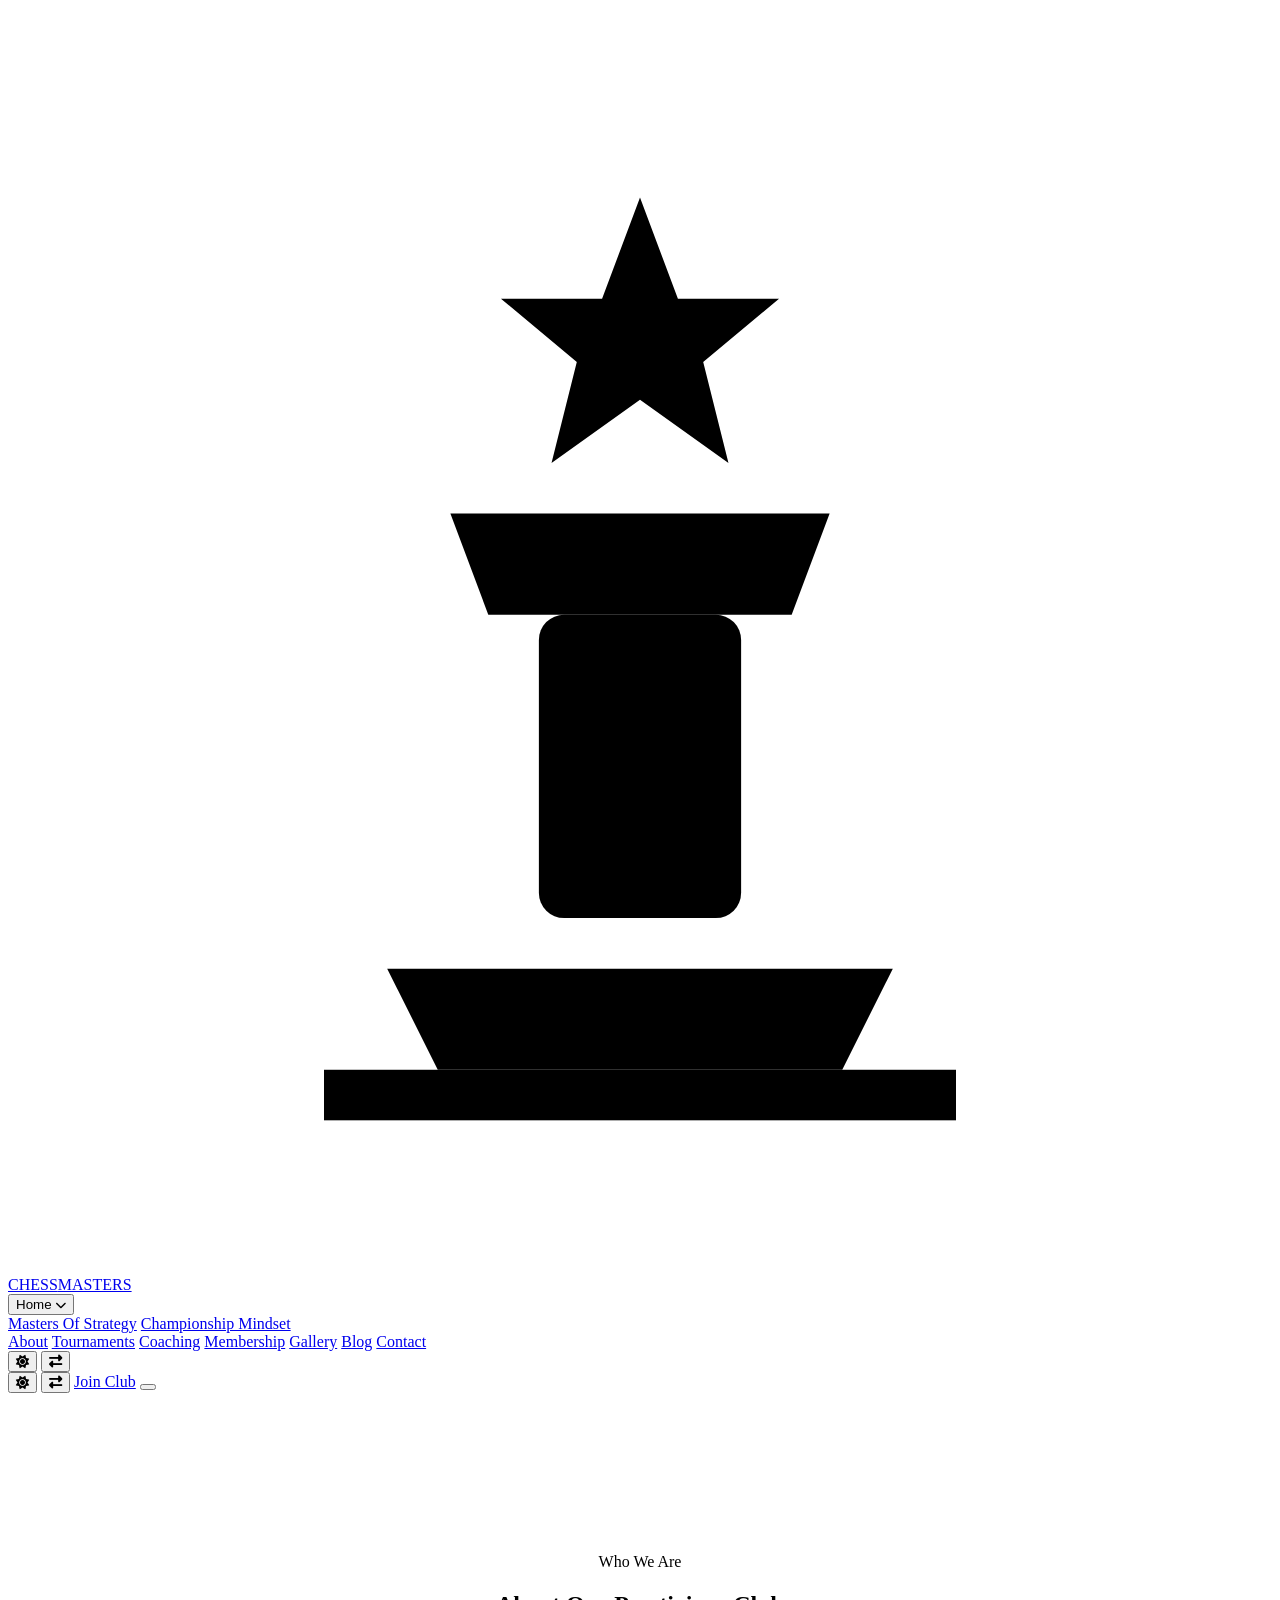
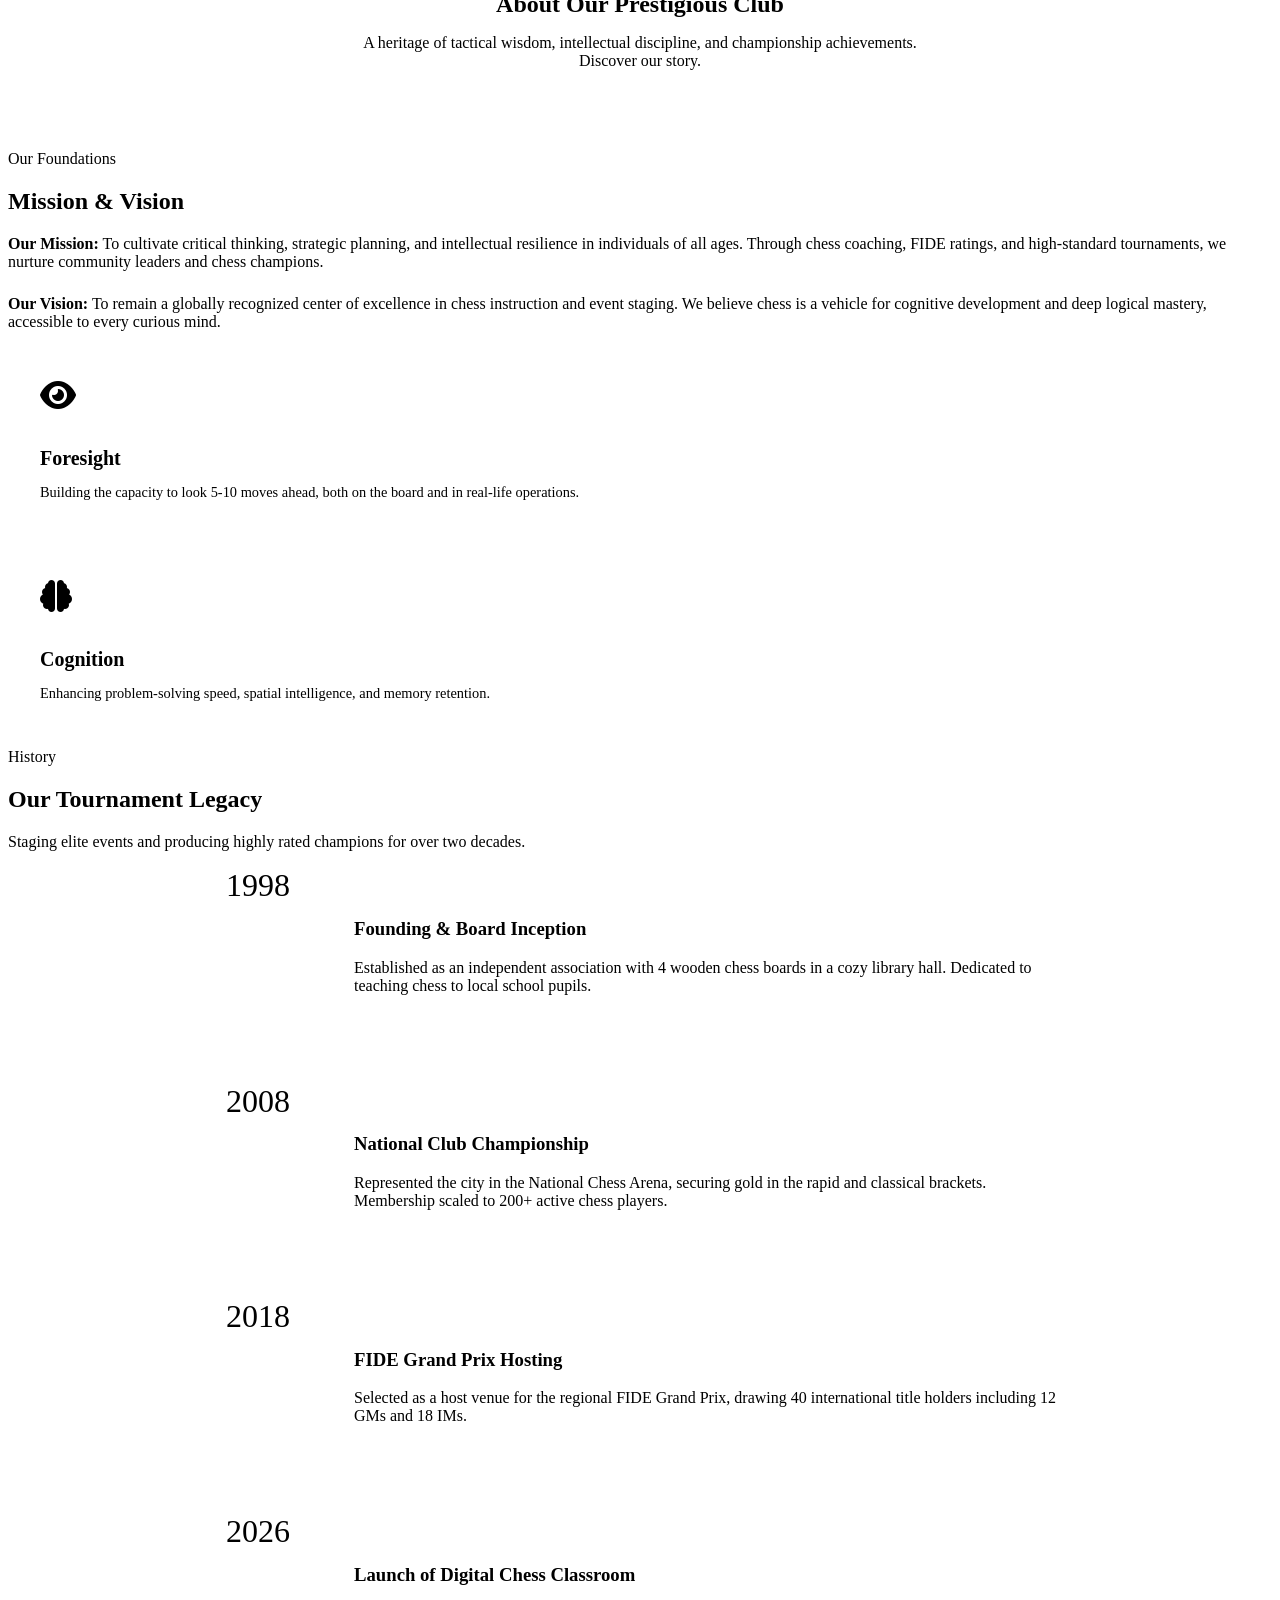
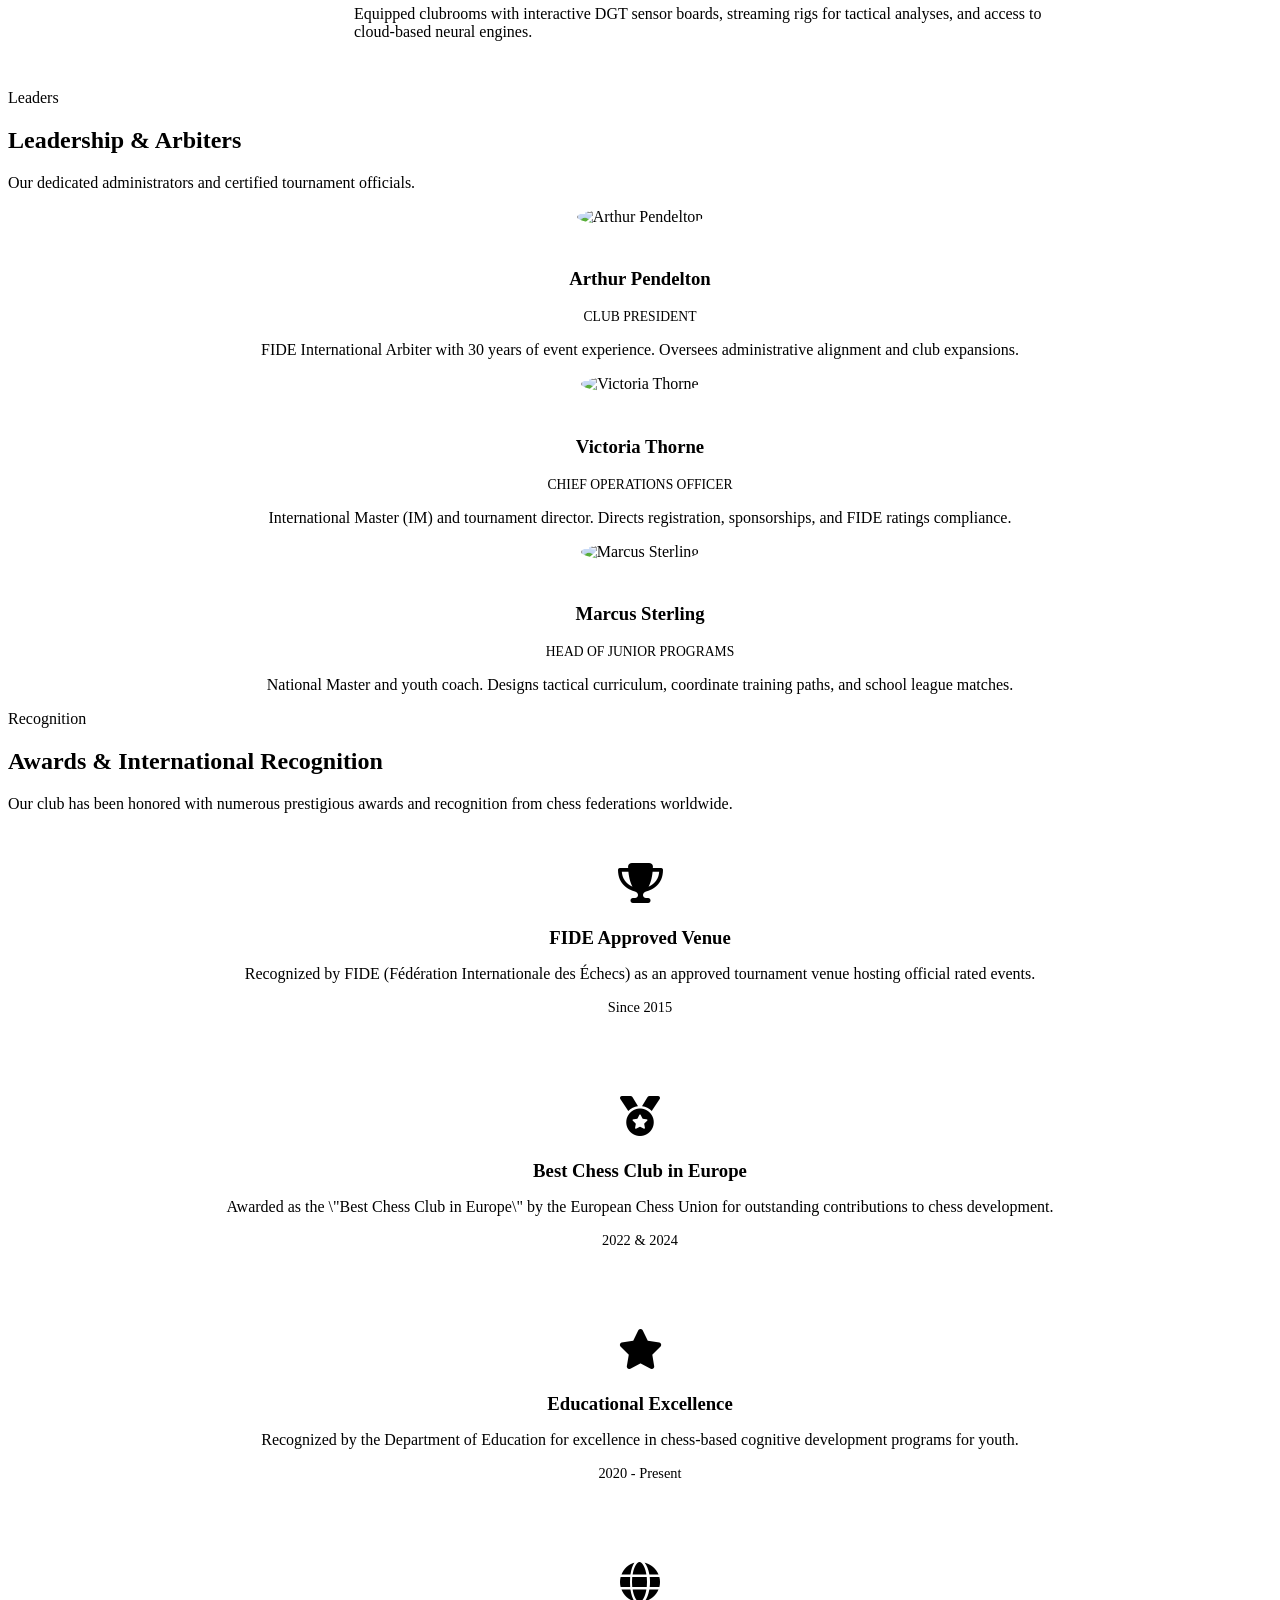
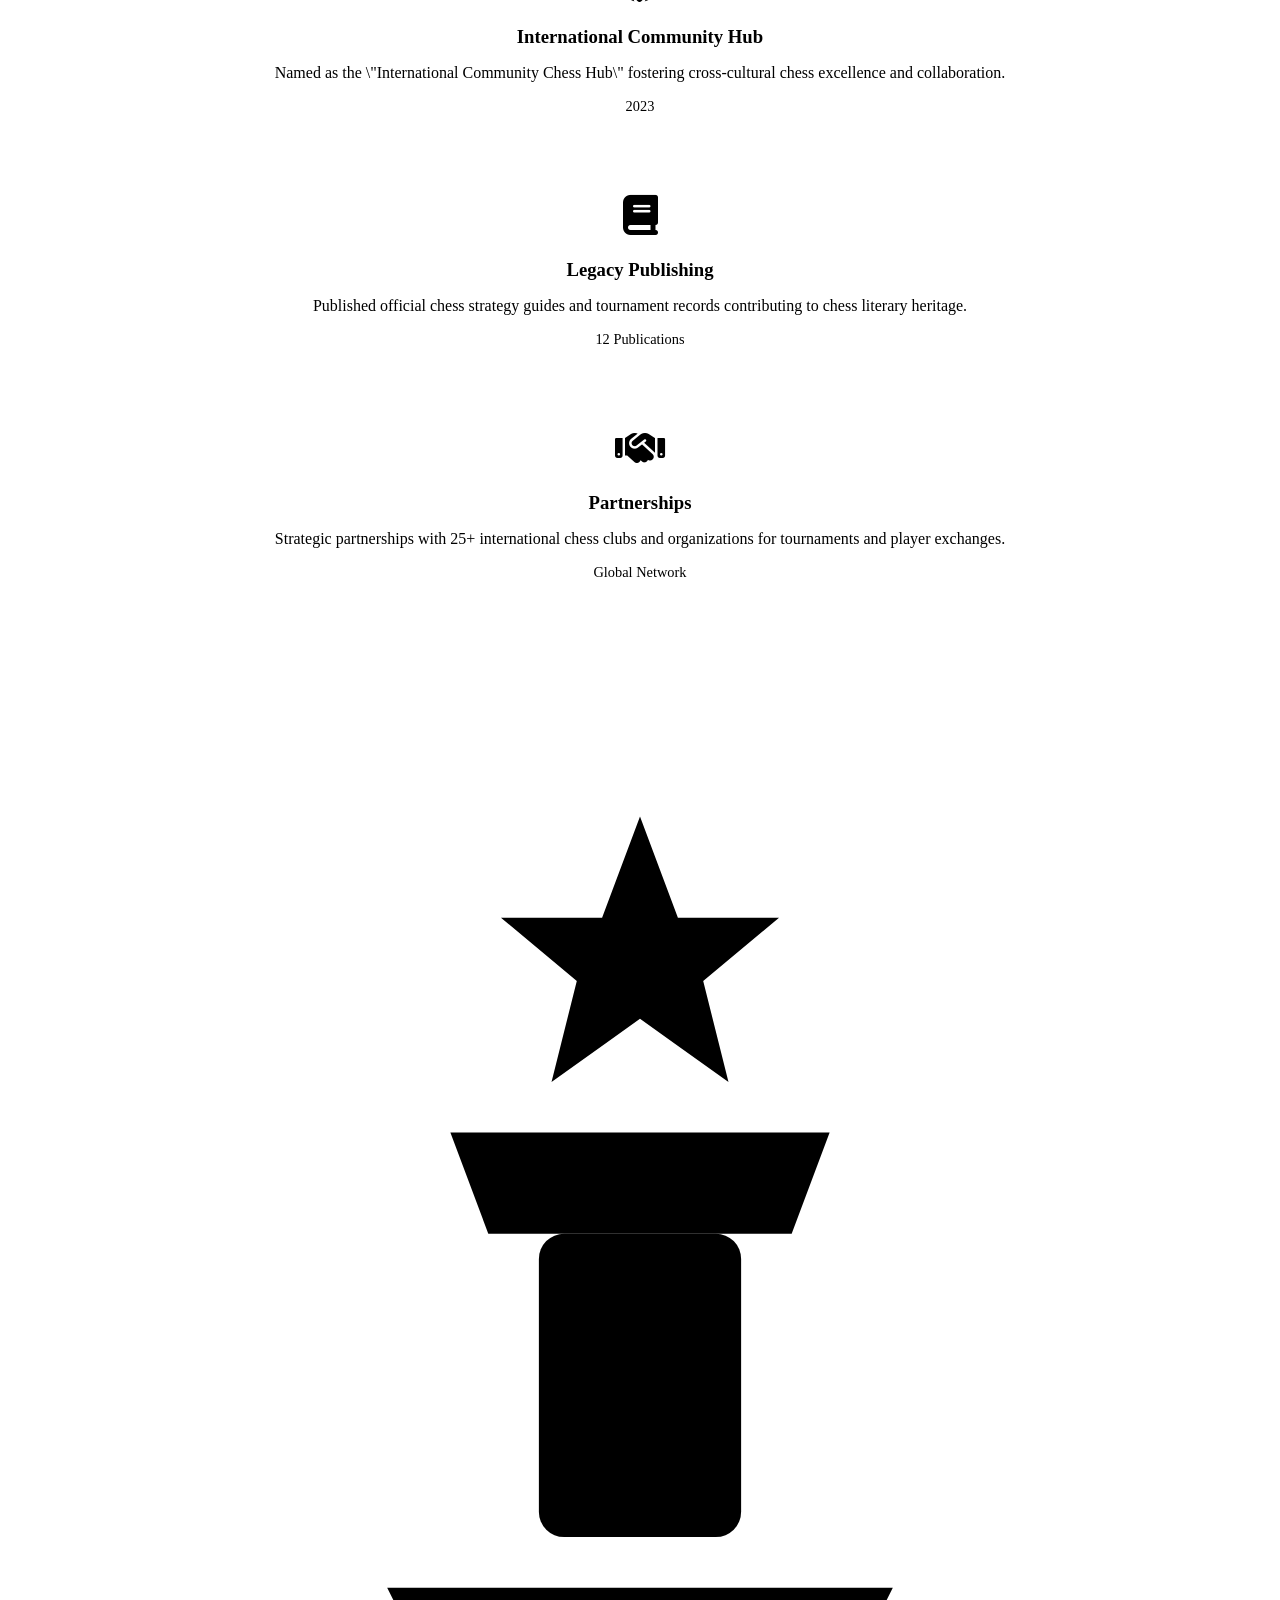
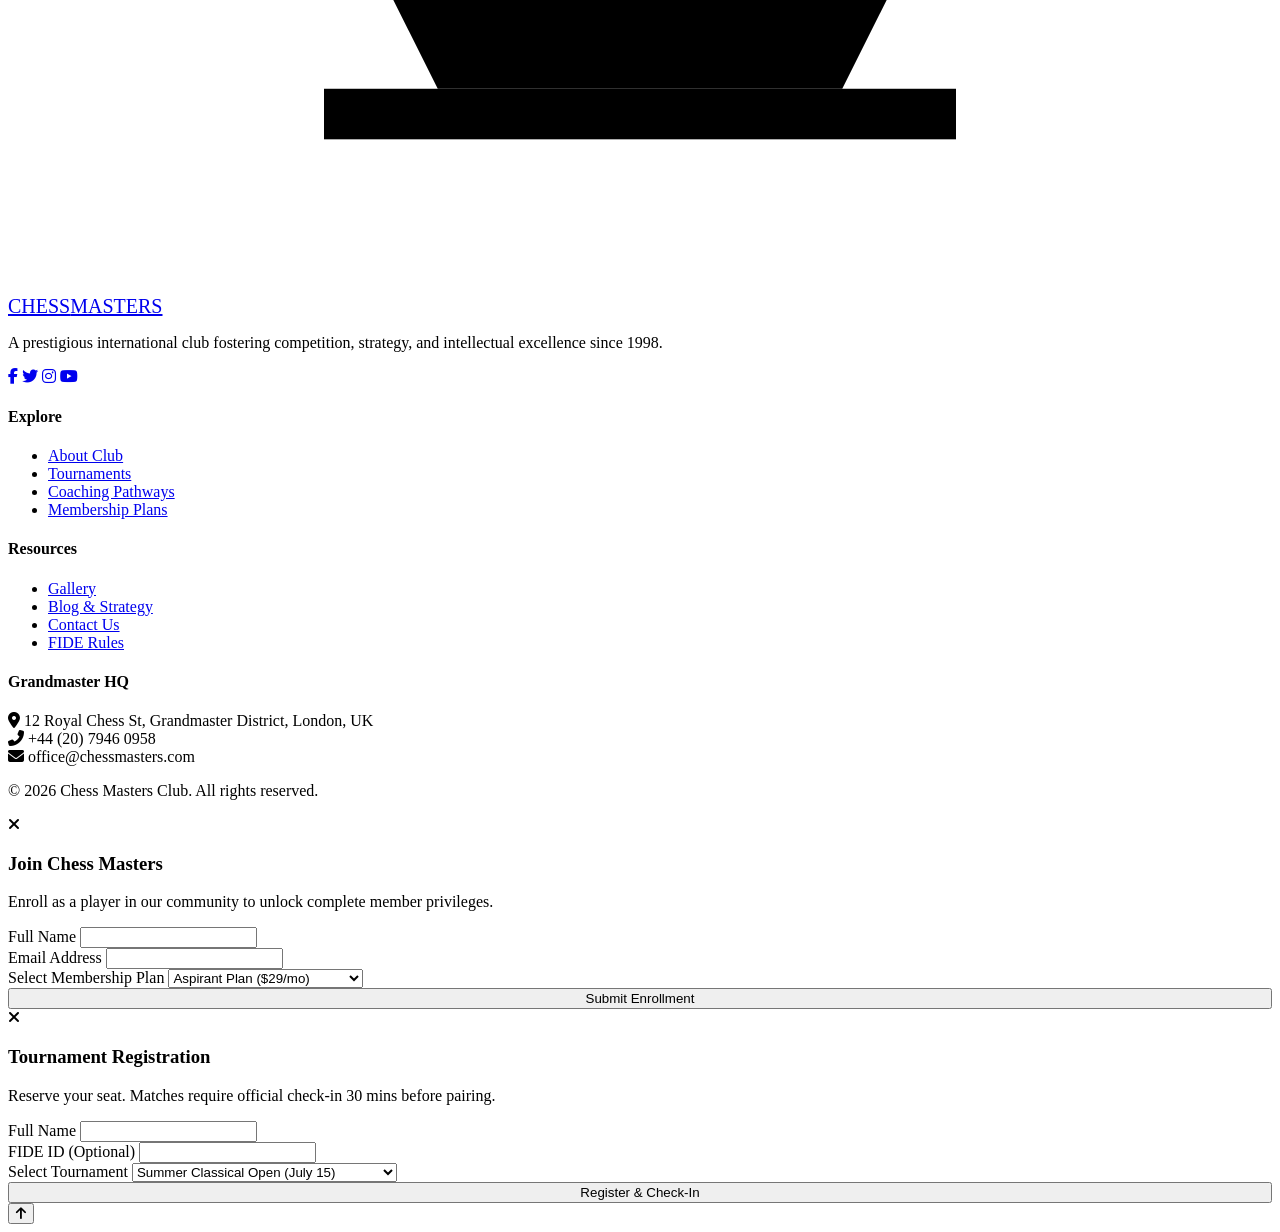
==== about.html @ 949f8225 "commit" ====
<!DOCTYPE html>
<html lang="en" data-theme="dark" dir="ltr">

<head>
    <meta charset="UTF-8">
    <meta name="viewport" content="width=device-width, initial-scale=1.0">
    <title>About Club - Chess Masters</title>
    <meta name="description" content="Discover the history, leadership, achievements, and legacy of Chess Masters Club. Promoting chess excellence since 1998.">
    <!-- Favicon -->
    <link rel="icon" type="image/svg+xml" href="assets/images/favicon.svg">
    <link rel="icon" type="image/png" href="assets/images/favicon.png">
    <link rel="apple-touch-icon" href="assets/images/favicon.png">
    <!-- Open Graph / SEO -->
    <meta property="og:type" content="website">
    <meta property="og:url" content="https://chessmasters.com/">
    <meta property="og:image" content="assets/images/hero-1.png">
    <meta name="twitter:card" content="summary_large_image">
    <meta name="robots" content="index, follow">
    <!-- FontAwesome for icons -->
    <link rel="stylesheet" href="https://cdnjs.cloudflare.com/ajax/libs/font-awesome/6.4.0/css/all.min.css">
    <!-- Custom Stylesheet -->
    <link rel="stylesheet" href="assets/css/style.css">
</head>

<body>

    <!-- Site Header -->
    <header id="main-header">
        <div class="header-container container">
            <a href="index.html" class="logo">
                <svg viewBox="0 0 100 100" xmlns="http://www.w3.org/2000/svg">
                    <path d="M50,15 L53,23 L61,23 L55,28 L57,36 L50,31 L43,36 L45,28 L39,23 L47,23 Z" />
                    <path d="M35,40 L65,40 L62,48 L38,48 Z" />
                    <rect x="42" y="48" width="16" height="24" rx="2" />
                    <path d="M30,76 L70,76 L66,84 L34,84 Z" />
                    <rect x="25" y="84" width="50" height="4" />
                </svg>
                <div class="logo-text">CHESS<span class="logo-accent">MASTERS</span></div>
            </a>

            <nav class="nav-menu" id="primary-navigation">
                <div class="nav-dropdown">
                    <button class="nav-dropdown-toggle">
                        Home <i class="fas fa-chevron-down" style="font-size: 0.7rem;"></i>
                    </button>
                    <div class="nav-dropdown-menu">
                        <a href="index.html" class="nav-dropdown-item">Masters Of Strategy</a>
                        <a href="home-2.html" class="nav-dropdown-item">Championship Mindset</a>
                    </div>
                </div>
                <a href="about.html" class="nav-link active">About</a>
                <a href="tournaments.html" class="nav-link">Tournaments</a>
                <a href="coaching.html" class="nav-link">Coaching</a>
                <a href="membership.html" class="nav-link">Membership</a>
                <a href="gallery.html" class="nav-link">Gallery</a>
                <a href="blog.html" class="nav-link">Blog</a>
                <a href="contact.html" class="nav-link">Contact</a>
                <!-- Mobile Theme & RTL Toggles (only visible in mobile menu) -->
                <div class="nav-menu-controls">
                    <button class="control-btn theme-toggle-btn" title="Toggle Theme"><i class="fas fa-sun"></i></button>
                    <button class="control-btn rtl-toggle-btn" title="Toggle RTL"><i class="fas fa-right-left"></i></button>
                </div>
            <!-- Mobile Join Club (last in menu) -->
            <div class="nav-menu-join-btn" style="display:none;">
                <a href="signup.html" class="btn btn-primary" style="width:100%; text-align:center;">Join Club</a>
            </div>
            </nav>

            <div class="nav-actions">
                <button class="control-btn theme-toggle-btn" title="Toggle Theme"><i class="fas fa-sun"></i></button>
                <button class="control-btn rtl-toggle-btn" title="Toggle RTL"><i class="fas fa-right-left"></i></button>
                <a href="signup.html" class="btn btn-primary">Join Club</a>
                <button class="menu-toggle" id="mobile-menu-btn" aria-label="Toggle Navigation">
                    <span></span>
                    <span></span>
                    <span></span>
                </button>
            </div>
        </div>
    </header>

    <!-- Subpage Hero -->
    <section class="hero" style="min-height: auto; padding: 160px 0 80px 0; text-align: center; background-color: var(--bg-secondary);">
        <div class="container">
            <span class="hero-tag">Who We Are</span>
            <h1 style="margin-bottom: 1rem;">About Our Prestigious Club</h1>
            <p style="margin: 0 auto; max-width: 600px;">A heritage of tactical wisdom, intellectual discipline, and championship achievements. Discover our story.</p>
        </div>
    </section>

    <!-- Mission & Vision -->
    <section id="mission-vision">
        <div class="container grid-2">
            <div>
                <span class="section-tag">Our Foundations</span>
                <h2 class="section-title">Mission & Vision</h2>
                <p style="margin-bottom: 1.5rem;"><strong>Our Mission:</strong> To cultivate critical thinking, strategic planning, and intellectual resilience in individuals of all ages. Through chess coaching, FIDE ratings, and high-standard tournaments, we nurture community leaders and chess champions.</p>
                <p><strong>Our Vision:</strong> To remain a globally recognized center of excellence in chess instruction and event staging. We believe chess is a vehicle for cognitive development and deep logical mastery, accessible to every curious mind.</p>
            </div>
            <div class="grid-2">
                <div class="card" style="padding: 2rem;">
                    <i class="fas fa-eye" style="font-size: 2rem; color: var(--accent-primary); margin-bottom: 1rem;"></i>
                    <h3 style="font-size: 1.25rem; margin-bottom: 0.5rem;">Foresight</h3>
                    <p style="font-size: 0.9rem;">Building the capacity to look 5-10 moves ahead, both on the board and in real-life operations.</p>
                </div>
                <div class="card" style="padding: 2rem;">
                    <i class="fas fa-brain" style="font-size: 2rem; color: var(--accent-primary); margin-bottom: 1rem;"></i>
                    <h3 style="font-size: 1.25rem; margin-bottom: 0.5rem;">Cognition</h3>
                    <p style="font-size: 0.9rem;">Enhancing problem-solving speed, spatial intelligence, and memory retention.</p>
                </div>
            </div>
        </div>
    </section>

    <!-- Achievements & Legacy Timeline -->
    <section id="achievements-timeline" style="background-color: var(--bg-secondary);">
        <div class="container">
            <div class="section-header">
                <span class="section-tag">History</span>
                <h2 class="section-title">Our Tournament Legacy</h2>
                <p class="section-subtitle">Staging elite events and producing highly rated champions for over two decades.</p>
            </div>

            <div style="max-width: 900px; margin: 0 auto; display: flex; flex-direction: column; gap: 2.5rem; position: relative;">
                <!-- Timeline item 1 -->
                <div style="display: flex; gap: 2rem; align-items: flex-start;">
                    <div style="font-family: var(--font-accent); font-size: 2rem; color: var(--accent-primary); min-width: 100px; text-align: right;">1998</div>
                    <div class="card" style="flex: 1; padding: 2rem;">
                        <h3 class="card-title">Founding & Board Inception</h3>
                        <p>Established as an independent association with 4 wooden chess boards in a cozy library hall. Dedicated to teaching chess to local school pupils.</p>
                    </div>
                </div>

                <!-- Timeline item 2 -->
                <div style="display: flex; gap: 2rem; align-items: flex-start;">
                    <div style="font-family: var(--font-accent); font-size: 2rem; color: var(--accent-primary); min-width: 100px; text-align: right;">2008</div>
                    <div class="card" style="flex: 1; padding: 2rem;">
                        <h3 class="card-title">National Club Championship</h3>
                        <p>Represented the city in the National Chess Arena, securing gold in the rapid and classical brackets. Membership scaled to 200+ active chess players.</p>
                    </div>
                </div>

                <!-- Timeline item 3 -->
                <div style="display: flex; gap: 2rem; align-items: flex-start;">
                    <div style="font-family: var(--font-accent); font-size: 2rem; color: var(--accent-primary); min-width: 100px; text-align: right;">2018</div>
                    <div class="card" style="flex: 1; padding: 2rem;">
                        <h3 class="card-title">FIDE Grand Prix Hosting</h3>
                        <p>Selected as a host venue for the regional FIDE Grand Prix, drawing 40 international title holders including 12 GMs and 18 IMs.</p>
                    </div>
                </div>

                <!-- Timeline item 4 -->
                <div style="display: flex; gap: 2rem; align-items: flex-start;">
                    <div style="font-family: var(--font-accent); font-size: 2rem; color: var(--accent-primary); min-width: 100px; text-align: right;">2026</div>
                    <div class="card" style="flex: 1; padding: 2rem;">
                        <h3 class="card-title">Launch of Digital Chess Classroom</h3>
                        <p>Equipped clubrooms with interactive DGT sensor boards, streaming rigs for tactical analyses, and access to cloud-based neural engines.</p>
                    </div>
                </div>
            </div>
        </div>
    </section>

    <!-- Leadership Team -->
    <section id="leadership-team">
        <div class="container">
            <div class="section-header">
                <span class="section-tag">Leaders</span>
                <h2 class="section-title">Leadership & Arbiters</h2>
                <p class="section-subtitle">Our dedicated administrators and certified tournament officials.</p>
            </div>

            <div class="grid-3">
                <div class="card" style="text-align: center;">
                    <img src="https://images.unsplash.com/photo-1472099645785-5658abf4ff4e?auto=format&fit=crop&w=300&q=80" alt="Arthur Pendelton" style="width: 100px; height: 100px; border-radius: 50%; object-fit: cover; border: 2px solid var(--accent-primary); margin-bottom: 1.5rem;">
                    <h3 class="card-title">Arthur Pendelton</h3>
                    <p style="color: var(--accent-primary); font-family: var(--font-accent); font-size: 0.85rem; margin-bottom: 1rem;">CLUB PRESIDENT</p>
                    <p>FIDE International Arbiter with 30 years of event experience. Oversees administrative alignment and club expansions.</p>
                </div>

                <div class="card" style="text-align: center;">
                    <img src="https://images.unsplash.com/photo-1573496359142-b8d87734a5a2?auto=format&fit=crop&w=300&q=80" alt="Victoria Thorne" style="width: 100px; height: 100px; border-radius: 50%; object-fit: cover; border: 2px solid var(--accent-primary); margin-bottom: 1.5rem;">
                    <h3 class="card-title">Victoria Thorne</h3>
                    <p style="color: var(--accent-primary); font-family: var(--font-accent); font-size: 0.85rem; margin-bottom: 1rem;">CHIEF OPERATIONS OFFICER</p>
                    <p>International Master (IM) and tournament director. Directs registration, sponsorships, and FIDE ratings compliance.</p>
                </div>

                <div class="card" style="text-align: center;">
                    <img src="https://images.unsplash.com/photo-1560250097-0b93528c311a?auto=format&fit=crop&w=300&q=80" alt="Marcus Sterling" style="width: 100px; height: 100px; border-radius: 50%; object-fit: cover; border: 2px solid var(--accent-primary); margin-bottom: 1.5rem;">
                    <h3 class="card-title">Marcus Sterling</h3>
                    <p style="color: var(--accent-primary); font-family: var(--font-accent); font-size: 0.85rem; margin-bottom: 1rem;">HEAD OF JUNIOR PROGRAMS</p>
                    <p>National Master and youth coach. Designs tactical curriculum, coordinate training paths, and school league matches.</p>
                </div>
            </div>
        </div>
    </section>

    <!-- Awards & Recognition Section -->
    <section id="awards-recognition" style="background-color: var(--bg-secondary);">
        <div class="container">
            <div class="section-header">
                <span class="section-tag">Recognition</span>
                <h2 class="section-title">Awards & International Recognition</h2>
                <p class="section-subtitle">Our club has been honored with numerous prestigious awards and recognition from chess federations worldwide.</p>
            </div>

            <div class="grid-3">
                <div class="card" style="padding: 2rem; text-align: center;">
                    <div style="font-size: 2.5rem; color: var(--accent-primary); margin-bottom: 1rem;">
                        <i class="fas fa-trophy"></i>
                    </div>
                    <h3 style="margin-bottom: 0.5rem;">FIDE Approved Venue</h3>
                    <p style="margin-bottom: 1rem;">Recognized by FIDE (Fédération Internationale des Échecs) as an approved tournament venue hosting official rated events.</p>
                    <p style="color: var(--text-secondary); font-size: 0.9rem;">Since 2015</p>
                </div>

                <div class="card" style="padding: 2rem; text-align: center;">
                    <div style="font-size: 2.5rem; color: var(--accent-primary); margin-bottom: 1rem;">
                        <i class="fas fa-medal"></i>
                    </div>
                    <h3 style="margin-bottom: 0.5rem;">Best Chess Club in Europe</h3>
                    <p style="margin-bottom: 1rem;">Awarded as the \"Best Chess Club in Europe\" by the European Chess Union for outstanding contributions to chess development.</p>
                    <p style="color: var(--text-secondary); font-size: 0.9rem;">2022 & 2024</p>
                </div>

                <div class="card" style="padding: 2rem; text-align: center;">
                    <div style="font-size: 2.5rem; color: var(--accent-primary); margin-bottom: 1rem;">
                        <i class="fas fa-star"></i>
                    </div>
                    <h3 style="margin-bottom: 0.5rem;">Educational Excellence</h3>
                    <p style="margin-bottom: 1rem;">Recognized by the Department of Education for excellence in chess-based cognitive development programs for youth.</p>
                    <p style="color: var(--text-secondary); font-size: 0.9rem;">2020 - Present</p>
                </div>

                <div class="card" style="padding: 2rem; text-align: center;">
                    <div style="font-size: 2.5rem; color: var(--accent-primary); margin-bottom: 1rem;">
                        <i class="fas fa-globe"></i>
                    </div>
                    <h3 style="margin-bottom: 0.5rem;">International Community Hub</h3>
                    <p style="margin-bottom: 1rem;">Named as the \"International Community Chess Hub\" fostering cross-cultural chess excellence and collaboration.</p>
                    <p style="color: var(--text-secondary); font-size: 0.9rem;">2023</p>
                </div>

                <div class="card" style="padding: 2rem; text-align: center;">
                    <div style="font-size: 2.5rem; color: var(--accent-primary); margin-bottom: 1rem;">
                        <i class="fas fa-book"></i>
                    </div>
                    <h3 style="margin-bottom: 0.5rem;">Legacy Publishing</h3>
                    <p style="margin-bottom: 1rem;">Published official chess strategy guides and tournament records contributing to chess literary heritage.</p>
                    <p style="color: var(--text-secondary); font-size: 0.9rem;">12 Publications</p>
                </div>

                <div class="card" style="padding: 2rem; text-align: center;">
                    <div style="font-size: 2.5rem; color: var(--accent-primary); margin-bottom: 1rem;">
                        <i class="fas fa-handshake"></i>
                    </div>
                    <h3 style="margin-bottom: 0.5rem;">Partnerships</h3>
                    <p style="margin-bottom: 1rem;">Strategic partnerships with 25+ international chess clubs and organizations for tournaments and player exchanges.</p>
                    <p style="color: var(--text-secondary); font-size: 0.9rem;">Global Network</p>
                </div>
            </div>
        </div>
    </section>

    <!-- Footer -->
    <footer>
        <div class="container footer-grid">
            <div>
                <a href="index.html" class="logo" style="margin-bottom: 1.5rem;">
                    <svg viewBox="0 0 100 100" xmlns="http://www.w3.org/2000/svg">
                        <path d="M50,15 L53,23 L61,23 L55,28 L57,36 L50,31 L43,36 L45,28 L39,23 L47,23 Z" />
                        <path d="M35,40 L65,40 L62,48 L38,48 Z" />
                        <rect x="42" y="48" width="16" height="24" rx="2" />
                        <path d="M30,76 L70,76 L66,84 L34,84 Z" />
                        <rect x="25" y="84" width="50" height="4" />
                    </svg>
                    <div class="logo-text" style="font-size: 1.25rem;">CHESS<span class="logo-accent" style="font-size: 1.25rem;">MASTERS</span></div>
                </a>
                <p class="footer-desc">A prestigious international club fostering competition, strategy, and intellectual excellence since 1998.</p>
                <div class="footer-socials">
                    <a href="#" class="social-btn" aria-label="Facebook"><i class="fab fa-facebook-f"></i></a>
                    <a href="#" class="social-btn" aria-label="Twitter"><i class="fab fa-twitter"></i></a>
                    <a href="#" class="social-btn" aria-label="Instagram"><i class="fab fa-instagram"></i></a>
                    <a href="#" class="social-btn" aria-label="YouTube"><i class="fab fa-youtube"></i></a>
                </div>
            </div>

            <div>
                <h4 class="footer-title">Explore</h4>
                <ul class="footer-links">
                    <li><a href="about.html">About Club</a></li>
                    <li><a href="tournaments.html">Tournaments</a></li>
                    <li><a href="coaching.html">Coaching Pathways</a></li>
                    <li><a href="membership.html">Membership Plans</a></li>
                </ul>
            </div>

            <div>
                <h4 class="footer-title">Resources</h4>
                <ul class="footer-links">
                    <li><a href="gallery.html">Gallery</a></li>
                    <li><a href="blog.html">Blog & Strategy</a></li>
                    <li><a href="contact.html">Contact Us</a></li>
                    <li><a href="coming-soon.html">FIDE Rules</a></li>
                </ul>
            </div>

            <div>
                <h4 class="footer-title">Grandmaster HQ</h4>
                <div class="footer-contact">
                    <div class="footer-contact-item">
                        <i class="fas fa-map-marker-alt"></i>
                        <span>12 Royal Chess St, Grandmaster District, London, UK</span>
                    </div>
                    <div class="footer-contact-item">
                        <i class="fas fa-phone-alt"></i>
                        <span>+44 (20) 7946 0958</span>
                    </div>
                    <div class="footer-contact-item">
                        <i class="fas fa-envelope"></i>
                        <span>office@chessmasters.com</span>
                    </div>
                </div>
            </div>
        </div>

        <div class="container footer-bottom">
            <p>&copy; 2026 Chess Masters Club. All rights reserved.</p>
        </div>
    </footer>

    <!-- Modals -->
    <div class="modal" id="join-club-modal">
        <div class="modal-content">
            <span class="modal-close"><i class="fas fa-times"></i></span>
            <h3 class="modal-title">Join Chess Masters</h3>
            <p class="modal-subtitle">Enroll as a player in our community to unlock complete member privileges.</p>
            <form>
                <div class="form-group">
                    <label class="form-label">Full Name</label>
                    <input type="text" class="form-control" required>
                </div>
                <div class="form-group">
                    <label class="form-label">Email Address</label>
                    <input type="email" class="form-control" required>
                </div>
                <div class="form-group">
                    <label class="form-label">Select Membership Plan</label>
                    <select class="form-control">
                        <option>Aspirant Plan ($29/mo)</option>
                        <option>Contender Plan ($59/mo)</option>
                        <option>Championship Plan ($99/mo)</option>
                    </select>
                </div>
                <button type="submit" class="btn btn-primary" style="width: 100%;">Submit Enrollment</button>
            </form>
        </div>
    </div>

    <div class="modal" id="register-tournament-modal">
        <div class="modal-content">
            <span class="modal-close"><i class="fas fa-times"></i></span>
            <h3 class="modal-title">Tournament Registration</h3>
            <p class="modal-subtitle">Reserve your seat. Matches require official check-in 30 mins before pairing.</p>
            <form>
                <div class="form-group">
                    <label class="form-label">Full Name</label>
                    <input type="text" class="form-control" required>
                </div>
                <div class="form-group">
                    <label class="form-label">FIDE ID (Optional)</label>
                    <input type="text" class="form-control">
                </div>
                <div class="form-group">
                    <label class="form-label">Select Tournament</label>
                    <select class="form-control">
                        <option>Summer Classical Open (July 15)</option>
                        <option>Grandmaster Blitz Arena (August 02)</option>
                        <option>Under-16 Masters Challenge (August 12)</option>
                    </select>
                </div>
                <button type="submit" class="btn btn-premium" style="width: 100%;">Register & Check-In</button>
            </form>
        </div>
    </div>

    <button id="scroll-to-top-btn" class="scroll-top-btn" title="Scroll to Top">
        <i class="fas fa-arrow-up"></i>
    </button>

    <script src="assets/js/main.js"></script>
</body>

</html>
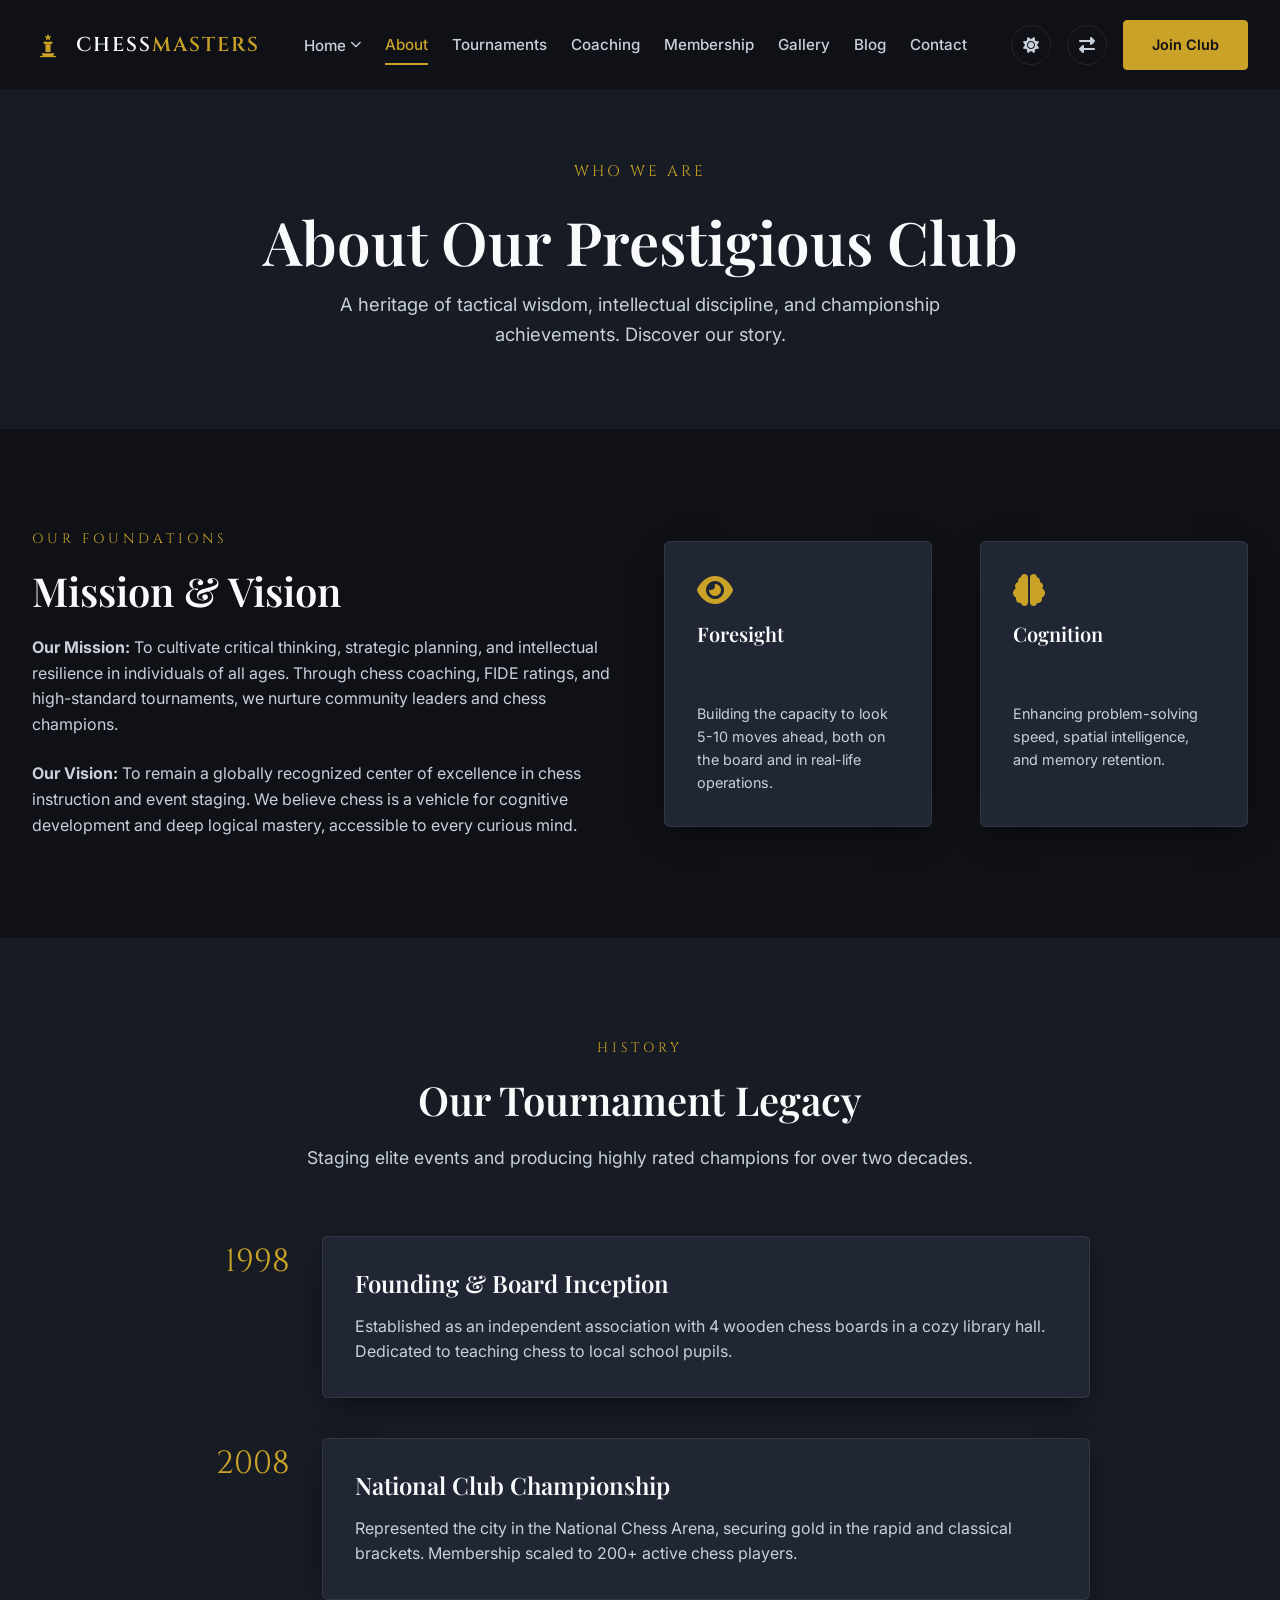
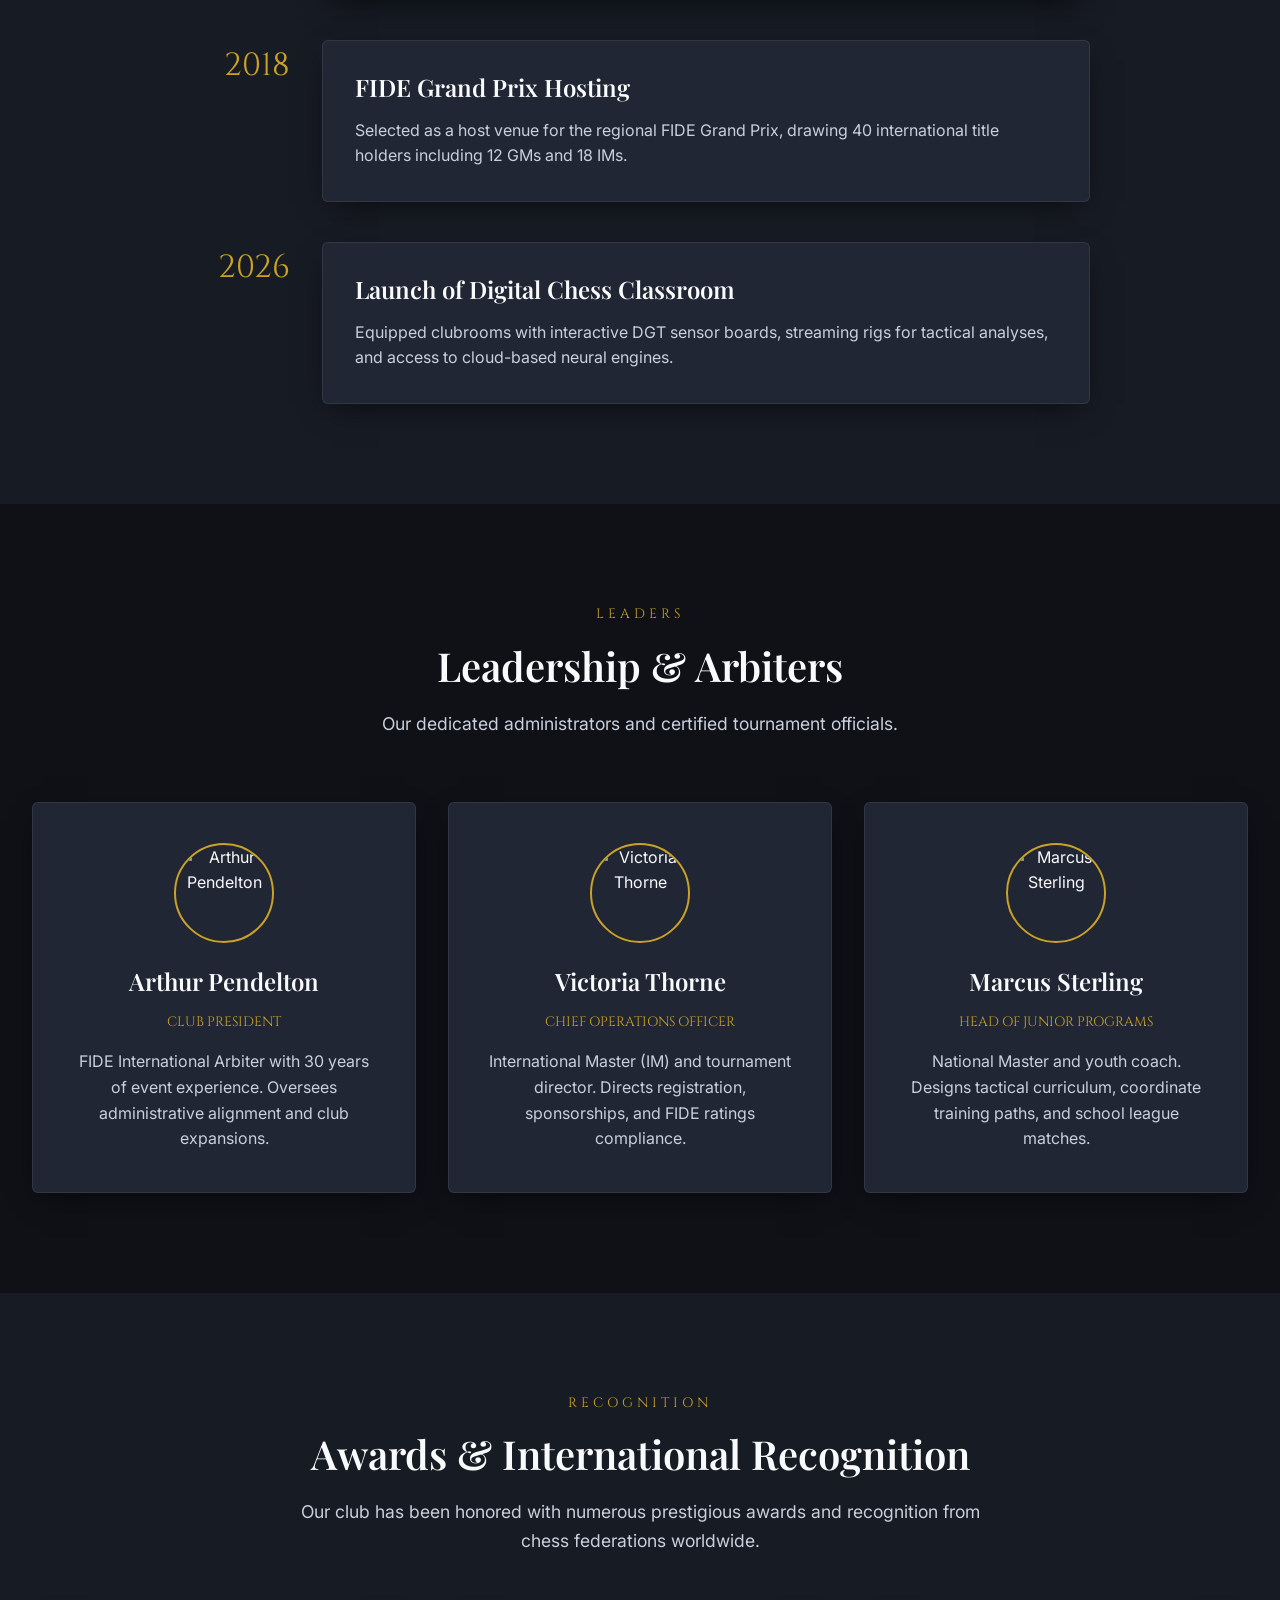
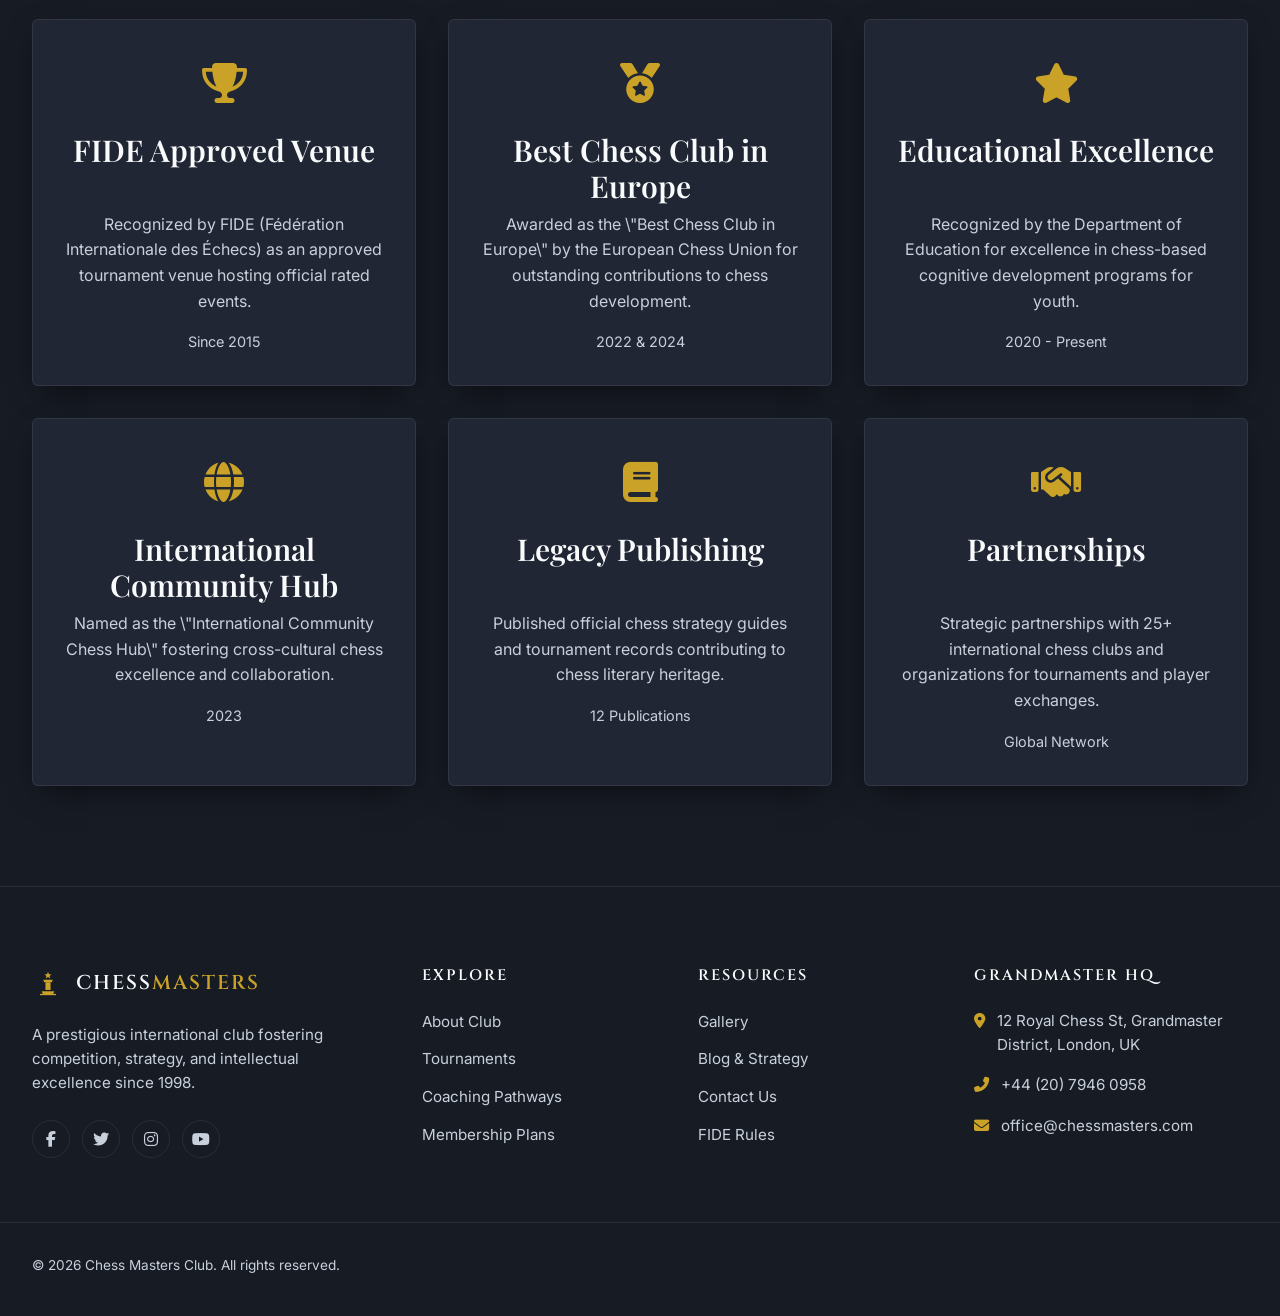
==== commit 091e9f2e: "correction" ====
--- a/about.html
+++ b/about.html
@@ -44,8 +44,8 @@
                         Home <i class="fas fa-chevron-down" style="font-size: 0.7rem;"></i>
                     </button>
                     <div class="nav-dropdown-menu">
-                        <a href="index.html" class="nav-dropdown-item">Masters Of Strategy</a>
-                        <a href="home-2.html" class="nav-dropdown-item">Championship Mindset</a>
+                        <a href="index.html" class="nav-dropdown-item">Home 1</a>
+                        <a href="home-2.html" class="nav-dropdown-item">Home 2</a>
                     </div>
                 </div>
                 <a href="about.html" class="nav-link active">About</a>
--- a/assets/css/style.css
+++ b/assets/css/style.css
@@ -0,0 +1,2069 @@
+/* CSS Variables & Theme Definitions */
+@import url('https://fonts.googleapis.com/css2?family=Cinzel:wght@500;600&family=Inter:wght@400;500;600&family=Playfair+Display:ital,wght@0,500;0,600;1,500&display=swap');
+
+:root {
+    /* Fonts */
+    --font-heading: 'Playfair Display', serif;
+    --font-body: 'Inter', sans-serif;
+    --font-accent: 'Cinzel', serif;
+
+    /* Transition defaults */
+    --transition-fast: 0.2s ease;
+    --transition-normal: 0.3s ease;
+    --transition-slow: 0.5s ease;
+
+    /* Theme-specific variables (Default Dark Mode) */
+    --bg-primary: #0F1117;
+    --bg-secondary: #171B24;
+    --bg-card: #202633;
+    --accent-primary: #C9A227;
+    --accent-secondary: #F5D76E;
+    --accent-third: #8B5CF6;
+    --accent-premium: #D4AF37;
+    --accent-gold-light: #FFF4CC;
+    --text-primary: #F8FAFC;
+    --text-secondary: #C8D0DB;
+    --border-color: rgba(255, 255, 255, 0.08);
+    --border-hover: rgba(201, 162, 39, 0.3);
+    --glow: rgba(201, 162, 39, 0.15);
+    --shadow-premium: 0 10px 30px -10px rgba(0, 0, 0, 0.7);
+    --shadow-inset: inset 0 2px 4px 0 rgba(0, 0, 0, 0.3);
+    --overlay: rgba(15, 17, 23, 0.85);
+    --nav-bg: rgba(15, 17, 23, 0.95);
+}
+
+/* Light Mode Overrides */
+html[data-theme="light"] {
+    --bg-primary: #FAFAFA;
+    --bg-secondary: #F1F5F9;
+    --bg-card: #FFFFFF;
+    --text-primary: #0F172A;
+    --text-secondary: #475569;
+    --border-color: rgba(0, 0, 0, 0.08);
+    --border-hover: rgba(201, 162, 39, 0.5);
+    --glow: rgba(201, 162, 39, 0.08);
+    --shadow-premium: 0 10px 30px -10px rgba(15, 23, 42, 0.1);
+    --shadow-inset: inset 0 2px 4px 0 rgba(0, 0, 0, 0.05);
+    --overlay: rgba(250, 250, 250, 0.9);
+    --nav-bg: rgba(250, 250, 250, 0.95);
+}
+
+/* Base Styles & Reset */
+* {
+    margin: 0;
+    padding: 0;
+    box-sizing: border-box;
+}
+
+html {
+    scroll-behavior: smooth;
+    font-size: 16px;
+}
+
+body {
+    background-color: var(--bg-primary);
+    color: var(--text-primary);
+    font-family: var(--font-body);
+    line-height: 1.6;
+    overflow-x: hidden;
+    transition: background-color var(--transition-normal), color var(--transition-normal);
+}
+
+/* Typography Constraints */
+h1,
+h2,
+h3,
+h4,
+h5,
+h6 {
+    font-family: var(--font-heading);
+    font-weight: 600;
+    /* 500-600 only */
+    line-height: 1.2;
+    color: var(--text-primary);
+    transition: color var(--transition-normal);
+}
+
+p,
+span,
+li,
+a,
+label,
+input,
+select,
+textarea {
+    font-family: var(--font-body);
+    font-weight: 400;
+    /* 400-500 only */
+}
+
+a {
+    color: var(--accent-primary);
+    text-decoration: none;
+    transition: color var(--transition-fast), border var(--transition-fast);
+}
+
+a:hover {
+    color: var(--accent-secondary);
+}
+
+button {
+    font-family: var(--font-body);
+    font-weight: 500;
+    /* 500-600 only */
+    border: none;
+    background: none;
+    cursor: pointer;
+    outline: none;
+}
+
+/* Heading Sizes */
+h1 {
+    font-size: 60px;
+}
+
+h2 {
+    font-size: 40px;
+}
+
+h3 {
+    font-size: 30px;
+}
+
+h4 {
+    font-size: 24px;
+}
+
+p {
+    font-size: 1rem;
+    color: var(--text-secondary);
+}
+
+/* Containers */
+.container {
+    width: 100%;
+    max-width: 1280px;
+    margin: 0 auto;
+    padding: 0 2rem;
+}
+
+/* Header & Navbar */
+#main-header {
+    position: fixed;
+    top: 0;
+    left: 0;
+    width: 100%;
+    z-index: 1000;
+    background-color: var(--nav-bg);
+    border-bottom: 1px solid var(--border-color);
+    backdrop-filter: blur(8px);
+    transition: background-color var(--transition-normal), border var(--transition-normal);
+}
+
+.header-container {
+    display: flex;
+    justify-content: space-between;
+    align-items: center;
+    height: 90px;
+}
+
+.logo {
+    display: flex;
+    align-items: center;
+    gap: 0.75rem;
+}
+
+.logo svg {
+    width: 32px;
+    height: 32px;
+    fill: var(--accent-primary);
+}
+
+.logo-text {
+    font-family: var(--font-accent);
+    font-weight: 600;
+    font-size: 1.25rem;
+    letter-spacing: 2px;
+    color: var(--text-primary);
+    /* Display as inline: CHESS in white, MASTERS in gold, side by side */
+    display: flex;
+    align-items: baseline;
+    gap: 0;
+}
+
+/* .logo-accent: The "MASTERS" part in primary gold color, inline */
+.logo-accent {
+    font-family: var(--font-accent);
+    font-weight: 600;
+    font-size: 1.25rem;
+    letter-spacing: 2px;
+    color: var(--accent-primary) !important;
+    /* Gold - primary color */
+    display: inline !important;
+    text-decoration: none;
+    /* Ensure it's same line as CHESS */
+    vertical-align: baseline;
+}
+
+/* Legacy: old span inside logo-text (subtext below) — keep for footer logo */
+.logo-text>span:not(.logo-accent) {
+    font-family: var(--font-body);
+    font-weight: 400;
+    font-size: 0.9rem;
+    letter-spacing: 4px;
+    color: var(--accent-primary);
+    display: block;
+    margin-top: -4px;
+}
+
+.nav-menu {
+    display: flex;
+    align-items: center;
+    gap: 1.5rem;
+}
+
+/* Nav-menu-controls: ONLY visible inside mobile hamburger menu, hidden on desktop */
+.nav-menu-controls {
+    display: none;
+}
+
+.nav-link {
+    color: var(--text-secondary);
+    font-weight: 500;
+    font-size: 0.95rem;
+    position: relative;
+    padding: 0.5rem 0;
+    transition: color var(--transition-fast);
+}
+
+.nav-link:hover,
+.nav-link.active {
+    color: var(--accent-primary);
+}
+
+.nav-link::after {
+    content: '';
+    position: absolute;
+    bottom: 0;
+    left: 0;
+    width: 0;
+    height: 2px;
+    background-color: var(--accent-primary);
+    transition: width var(--transition-fast);
+}
+
+.nav-link:hover::after,
+.nav-link.active::after {
+    width: 100%;
+}
+
+/* Home Dropdown inside Navbar */
+.nav-dropdown {
+    position: relative;
+}
+
+.nav-dropdown-toggle {
+    display: flex;
+    align-items: center;
+    gap: 0.25rem;
+    color: var(--text-secondary);
+    font-weight: 500;
+    font-size: 0.95rem;
+    padding: 0.5rem 0;
+}
+
+.nav-dropdown-toggle:hover,
+.nav-dropdown-toggle.active {
+    color: var(--accent-primary);
+}
+
+.nav-dropdown-menu {
+    position: absolute;
+    top: 100%;
+    left: 0;
+    min-width: 180px;
+    background-color: var(--bg-secondary);
+    border: 1px solid var(--border-color);
+    box-shadow: var(--shadow-premium);
+    padding: 0.5rem 0;
+    border-radius: 4px;
+    display: none;
+    flex-direction: column;
+}
+
+.nav-dropdown:hover .nav-dropdown-menu {
+    display: flex;
+}
+
+.nav-dropdown-item {
+    padding: 0.5rem 1.25rem;
+    color: var(--text-secondary);
+    font-size: 0.9rem;
+    transition: background var(--transition-fast), color var(--transition-fast);
+}
+
+.nav-dropdown-item:hover,
+.nav-dropdown-item.active {
+    color: var(--accent-primary);
+}
+
+/* Navbar Controls & CTAs */
+.nav-actions {
+    display: flex;
+    align-items: center;
+    gap: 1rem;
+}
+
+.control-btn {
+    width: 40px;
+    height: 40px;
+    display: flex;
+    align-items: center;
+    justify-content: center;
+    border: 1px solid var(--border-color);
+    border-radius: 50%;
+    color: var(--text-secondary);
+    font-size: 1rem;
+    transition: all var(--transition-fast);
+}
+
+.control-btn:hover {
+    color: var(--accent-primary);
+    border-color: var(--accent-primary);
+    box-shadow: 0 0 10px var(--glow);
+}
+
+/* Buttons */
+.btn {
+    display: inline-flex;
+    align-items: center;
+    justify-content: center;
+    padding: 0.75rem 1.75rem;
+    border-radius: 4px;
+    font-size: 0.9rem;
+    font-weight: 600;
+    transition: all var(--transition-fast);
+    position: relative;
+    overflow: hidden;
+}
+
+.btn-primary {
+    background-color: var(--accent-primary);
+    color: #0F1117;
+    border: 1px solid var(--accent-primary);
+}
+
+.btn-primary:hover {
+    background-color: transparent;
+    color: var(--accent-primary);
+    box-shadow: 0 0 15px var(--glow);
+}
+
+.btn-secondary {
+    background-color: transparent;
+    color: var(--text-primary);
+    border: 1px solid var(--border-color);
+}
+
+.btn-secondary:hover {
+    border-color: var(--accent-primary);
+    color: var(--accent-primary);
+}
+
+.btn-premium {
+    background: linear-gradient(135deg, var(--accent-premium), var(--accent-gold-light));
+    color: #0F1117;
+    border: none;
+    box-shadow: 0 4px 15px rgba(212, 175, 55, 0.2);
+}
+
+.btn-premium:hover {
+    transform: translateY(-2px);
+    box-shadow: 0 6px 20px rgba(212, 175, 55, 0.4);
+}
+
+/* Hero Section */
+.hero {
+    position: relative;
+    min-height: 100vh;
+    display: flex;
+    align-items: center;
+    padding: 120px 0 80px 0;
+    background-color: var(--bg-primary);
+    overflow: hidden;
+}
+
+.hero-overlay {
+    position: absolute;
+    top: 0;
+    left: 0;
+    right: 0;
+    bottom: 0;
+    background: radial-gradient(circle at center, transparent 30%, var(--bg-primary) 80%);
+    z-index: 1;
+}
+
+.hero-content {
+    position: relative;
+    z-index: 2;
+    max-width: 700px;
+}
+
+.hero-tag {
+    font-family: var(--font-accent);
+    color: var(--accent-primary);
+    letter-spacing: 3px;
+    font-size: 0.95rem;
+    display: block;
+    margin-bottom: 1.5rem;
+    text-transform: uppercase;
+}
+
+.hero h1 {
+    margin-bottom: 1.5rem;
+    line-height: 1.1;
+}
+
+.hero p {
+    font-size: 1.15rem;
+    margin-bottom: 2.5rem;
+    max-width: 600px;
+}
+
+.hero-btns {
+    display: flex;
+    gap: 1.25rem;
+    flex-wrap: wrap;
+}
+
+/* Background Chessboard Graphics */
+.hero-graphic {
+    position: absolute;
+    right: -10%;
+    top: 50%;
+    transform: translateY(-50%);
+    width: 60%;
+    opacity: 0.25;
+    z-index: 0;
+    pointer-events: none;
+}
+
+.hero-graphic-image {
+    width: 100%;
+    height: auto;
+    object-fit: cover;
+}
+
+/* Sections Global */
+section {
+    padding: 100px 0;
+    position: relative;
+}
+
+.section-header {
+    text-align: center;
+    max-width: 700px;
+    margin: 0 auto 4rem auto;
+}
+
+.section-tag {
+    font-family: var(--font-accent);
+    font-size: 0.85rem;
+    color: var(--accent-primary);
+    letter-spacing: 4px;
+    text-transform: uppercase;
+    display: block;
+    margin-bottom: 1rem;
+}
+
+.section-title {
+    margin-bottom: 1.25rem;
+}
+
+.section-subtitle {
+    font-size: 1.1rem;
+    color: var(--text-secondary);
+}
+
+/* Chess Move Path Animations */
+.chess-svg-container {
+    position: absolute;
+    top: 0;
+    left: 0;
+    width: 100%;
+    height: 100%;
+    z-index: 0;
+    pointer-events: none;
+}
+
+.animated-path {
+    stroke: var(--accent-primary);
+    stroke-width: 2;
+    fill: none;
+    stroke-dasharray: 10, 10;
+    opacity: 0.15;
+    animation: movePath 30s linear infinite;
+}
+
+@keyframes movePath {
+    to {
+        stroke-dashoffset: -200;
+    }
+}
+
+/* Grid Layouts */
+.grid-2 {
+    display: grid;
+    grid-template-columns: repeat(2, 1fr);
+    gap: 3rem;
+    align-items: center;
+}
+
+.grid-3 {
+    display: grid;
+    grid-template-columns: repeat(3, 1fr);
+    gap: 2rem;
+}
+
+.grid-4 {
+    display: grid;
+    grid-template-columns: repeat(4, 1fr);
+    gap: 1.5rem;
+}
+
+/* Cards (ThemeForest Quality) */
+.card {
+    background-color: var(--bg-card);
+    border: 1px solid var(--border-color);
+    border-radius: 6px;
+    padding: 2.5rem;
+    transition: all var(--transition-normal);
+    position: relative;
+    overflow: hidden;
+    box-shadow: var(--shadow-premium);
+}
+
+.card::before {
+    content: '';
+    position: absolute;
+    top: 0;
+    left: 0;
+    width: 100%;
+    height: 3px;
+    background-color: var(--accent-primary);
+    transform: scaleX(0);
+    transform-origin: left;
+    transition: transform var(--transition-normal);
+}
+
+.card:hover {
+    border-color: var(--border-hover);
+    transform: translateY(-5px);
+    box-shadow: 0 15px 35px rgba(0, 0, 0, 0.4), 0 0 15px var(--glow);
+}
+
+.card:hover::before {
+    transform: scaleX(1);
+}
+
+.card-icon {
+    font-size: 2.5rem;
+    color: var(--accent-primary);
+    margin-bottom: 1.5rem;
+}
+
+.card-title {
+    font-size: 1.5rem;
+    margin-bottom: 1rem;
+}
+
+.card-desc {
+    color: var(--text-secondary);
+    margin-bottom: 1.5rem;
+}
+
+/* Tournament Badge Styling */
+.tournament-card {
+    display: flex;
+    flex-direction: column;
+    height: 100%;
+    padding-top: 4rem;
+    /* Extra space to clear the absolute-positioned badge */
+}
+
+
+.tournament-badge {
+    position: absolute;
+    top: 1.5rem;
+    right: 1.5rem;
+    background: linear-gradient(135deg, var(--accent-primary), var(--accent-premium));
+    color: #0F1117;
+    font-family: var(--font-accent);
+    font-size: 0.75rem;
+    font-weight: 600;
+    padding: 0.35rem 0.85rem;
+    border-radius: 20px;
+    letter-spacing: 1px;
+    white-space: nowrap;
+    /* Prevent badge text from wrapping to second line */
+}
+
+.tournament-meta {
+    display: flex;
+    flex-direction: column;
+    gap: 0.5rem;
+    margin-top: auto;
+    padding-top: 1.5rem;
+    border-top: 1px solid var(--border-color);
+}
+
+.meta-item {
+    display: flex;
+    align-items: center;
+    gap: 0.5rem;
+    font-size: 0.85rem;
+    color: var(--text-secondary);
+}
+
+.meta-item i {
+    color: var(--accent-primary);
+}
+
+/* Tab Layouts (Interactive UI) */
+.tab-container {
+    margin-bottom: 3rem;
+}
+
+.tab-nav {
+    display: flex;
+    justify-content: center;
+    gap: 1rem;
+    flex-wrap: wrap;
+    margin-bottom: 3rem;
+}
+
+.tab-btn {
+    padding: 0.75rem 2rem;
+    border: 1px solid var(--border-color);
+    border-radius: 4px;
+    color: var(--text-secondary);
+    transition: all var(--transition-fast);
+}
+
+.tab-btn.active,
+.tab-btn:hover {
+    background-color: var(--accent-primary);
+    color: #0F1117;
+    border-color: var(--accent-primary);
+    box-shadow: 0 0 15px var(--glow);
+}
+
+.tab-content {
+    display: none;
+}
+
+.tab-content.active {
+    display: block;
+    animation: fadeIn var(--transition-normal);
+}
+
+/* Legacy Section Split styling */
+.legacy-img-wrapper {
+    position: relative;
+    border-radius: 6px;
+    overflow: hidden;
+    box-shadow: var(--shadow-premium);
+    border: 1px solid var(--border-color);
+}
+
+.legacy-img {
+    width: 100%;
+    height: auto;
+    display: block;
+    transition: transform var(--transition-slow);
+}
+
+.legacy-img-wrapper:hover .legacy-img {
+    transform: scale(1.05);
+}
+
+.legacy-overlay {
+    position: absolute;
+    bottom: 0;
+    left: 0;
+    right: 0;
+    background: linear-gradient(to top, rgba(15, 17, 23, 0.9), transparent);
+    padding: 2.5rem;
+}
+
+/* Achievements & Stats Banner */
+.stats-banner {
+    background-color: var(--bg-secondary);
+    padding: 60px 0;
+    border-top: 1px solid var(--border-color);
+    border-bottom: 1px solid var(--border-color);
+}
+
+.stats-grid {
+    display: flex;
+    justify-content: space-between;
+    align-items: center;
+    gap: 2rem;
+    flex-wrap: wrap;
+}
+
+.stat-card {
+    text-align: center;
+    flex: 1;
+    min-width: 200px;
+}
+
+.stat-number {
+    font-family: var(--font-accent);
+    font-size: 3.5rem;
+    color: var(--accent-primary);
+    margin-bottom: 0.5rem;
+}
+
+.stat-title {
+    font-size: 0.95rem;
+    font-family: var(--font-body);
+    text-transform: uppercase;
+    letter-spacing: 2px;
+    color: var(--text-secondary);
+}
+
+/* Testimonial Carousel */
+.testimonial-carousel {
+    max-width: 800px;
+    margin: 0 auto;
+    position: relative;
+    overflow: hidden;
+}
+
+.testimonial-slide {
+    display: none;
+    text-align: center;
+}
+
+.testimonial-slide.active {
+    display: block;
+    animation: fadeIn var(--transition-normal);
+}
+
+.testimonial-quote {
+    font-size: 1.5rem;
+    font-family: var(--font-heading);
+    font-style: italic;
+    color: var(--text-primary);
+    margin-bottom: 2rem;
+}
+
+.testimonial-author {
+    display: flex;
+    align-items: center;
+    justify-content: center;
+    gap: 1rem;
+}
+
+.author-img {
+    width: 60px;
+    height: 60px;
+    border-radius: 50%;
+    object-fit: cover;
+    border: 2px solid var(--accent-primary);
+}
+
+.author-info {
+    text-align: left;
+}
+
+.author-name {
+    font-family: var(--font-heading);
+    font-size: 1.15rem;
+    color: var(--text-primary);
+}
+
+.author-role {
+    font-size: 0.85rem;
+    color: var(--text-secondary);
+}
+
+.carousel-controls {
+    display: flex;
+    justify-content: center;
+    gap: 1rem;
+    margin-top: 3rem;
+}
+
+/* Pricing Table (Membership) */
+.pricing-grid {
+    display: grid;
+    grid-template-columns: repeat(3, 1fr);
+    gap: 2rem;
+    align-items: flex-start;
+}
+
+.pricing-card {
+    background-color: var(--bg-card);
+    border: 1px solid var(--border-color);
+    border-radius: 6px;
+    padding: 3rem 2rem;
+    text-align: center;
+    transition: all var(--transition-normal);
+    position: relative;
+}
+
+.pricing-card.premium {
+    border-color: var(--accent-premium);
+    box-shadow: 0 10px 40px rgba(212, 175, 55, 0.15);
+    transform: scale(1.05);
+}
+
+.pricing-badge {
+    position: absolute;
+    top: 0;
+    left: 50%;
+    transform: translate(-50%, -50%);
+    background: linear-gradient(135deg, var(--accent-premium), var(--accent-gold-light));
+    color: #0F1117;
+    font-family: var(--font-accent);
+    font-size: 0.75rem;
+    font-weight: 600;
+    padding: 0.35rem 1.25rem;
+    border-radius: 20px;
+    letter-spacing: 1px;
+}
+
+.pricing-header {
+    margin-bottom: 2rem;
+}
+
+.pricing-title {
+    font-family: var(--font-accent);
+    font-size: 1.5rem;
+    letter-spacing: 2px;
+    margin-bottom: 1rem;
+    color: var(--text-primary);
+}
+
+.pricing-price {
+    font-family: var(--font-heading);
+    font-size: 3.5rem;
+    color: var(--accent-primary);
+    margin-bottom: 0.25rem;
+}
+
+.pricing-price span {
+    font-size: 1rem;
+    color: var(--text-secondary);
+}
+
+.pricing-features {
+    list-style: none;
+    margin-bottom: 2.5rem;
+    text-align: left;
+    display: flex;
+    flex-direction: column;
+    gap: 1rem;
+}
+
+.pricing-features li {
+    font-size: 0.95rem;
+    color: var(--text-secondary);
+    display: flex;
+    align-items: center;
+    gap: 0.75rem;
+}
+
+.pricing-features li i {
+    color: var(--accent-primary);
+    font-size: 1.1rem;
+}
+
+.pricing-features li.disabled {
+    opacity: 0.4;
+}
+
+.pricing-features li.disabled i {
+    color: var(--text-secondary);
+}
+
+/* Membership Comparison Layout */
+.comparison-wrapper {
+    margin-top: 6rem;
+    overflow-x: auto;
+}
+
+.comparison-table {
+    width: 100%;
+    border-collapse: collapse;
+    min-width: 800px;
+}
+
+.comparison-table th,
+.comparison-table td {
+    padding: 1.25rem 1.5rem;
+    text-align: left;
+    border-bottom: 1px solid var(--border-color);
+}
+
+.comparison-table th {
+    font-family: var(--font-accent);
+    font-size: 1rem;
+    letter-spacing: 1px;
+    color: var(--text-primary);
+    background-color: var(--bg-secondary);
+}
+
+.comparison-table td {
+    color: var(--text-secondary);
+}
+
+.comparison-table tr:hover td {
+    background-color: rgba(255, 255, 255, 0.02);
+}
+
+.comparison-table .feature-col {
+    font-weight: 500;
+    color: var(--text-primary);
+    width: 40%;
+}
+
+.comparison-table td i.fa-check {
+    color: var(--accent-primary);
+}
+
+.comparison-table td i.fa-times {
+    color: #ef4444;
+    opacity: 1;
+}
+
+/* Gallery Layout */
+.gallery-grid {
+    display: grid;
+    grid-template-columns: repeat(3, 1fr);
+    gap: 1.5rem;
+    margin-top: 3rem;
+}
+
+.gallery-item {
+    aspect-ratio: 4/3;
+    width: 100%;
+    border-radius: 6px;
+    overflow: hidden;
+    border: 1px solid var(--border-color);
+    box-shadow: var(--shadow-premium);
+    position: relative;
+    cursor: pointer;
+}
+
+.gallery-item img {
+    width: 100%;
+    height: 100%;
+    object-fit: cover;
+    display: block;
+    transition: transform var(--transition-slow);
+}
+
+.gallery-item:hover img {
+    transform: scale(1.05);
+}
+
+.gallery-item-overlay {
+    position: absolute;
+    top: 0;
+    left: 0;
+    right: 0;
+    bottom: 0;
+    background: rgba(15, 17, 23, 0.8);
+    opacity: 0;
+    transition: opacity var(--transition-normal);
+    display: flex;
+    flex-direction: column;
+    justify-content: center;
+    align-items: center;
+    padding: 1.5rem;
+    text-align: center;
+}
+
+.gallery-item:hover .gallery-item-overlay {
+    opacity: 1;
+}
+
+.gallery-item-title {
+    font-family: var(--font-heading);
+    font-size: 1.25rem;
+    color: var(--text-primary);
+    margin-bottom: 0.5rem;
+}
+
+.gallery-item-tag {
+    font-family: var(--font-accent);
+    font-size: 0.75rem;
+    color: var(--accent-primary);
+    letter-spacing: 1px;
+}
+
+/* Lightbox Modal */
+.lightbox {
+    position: fixed;
+    top: 0;
+    left: 0;
+    right: 0;
+    bottom: 0;
+    background: rgba(15, 17, 23, 0.95);
+    z-index: 2000;
+    display: none;
+    justify-content: center;
+    align-items: center;
+    padding: 2rem;
+}
+
+.lightbox-content {
+    max-width: 90%;
+    max-height: 80vh;
+    box-shadow: 0 0 40px rgba(0, 0, 0, 0.8);
+    border: 2px solid var(--accent-primary);
+    border-radius: 4px;
+}
+
+.lightbox-close {
+    position: absolute;
+    top: 2rem;
+    right: 2rem;
+    color: var(--text-primary);
+    font-size: 2rem;
+    cursor: pointer;
+    transition: color var(--transition-fast);
+}
+
+.lightbox-close:hover {
+    color: var(--accent-primary);
+}
+
+.lightbox-caption {
+    position: absolute;
+    bottom: 2rem;
+    color: var(--text-primary);
+    font-family: var(--font-heading);
+    font-size: 1.25rem;
+    text-align: center;
+}
+
+/* Blog Layout */
+.blog-grid {
+    display: grid;
+    grid-template-columns: repeat(3, 1fr);
+    gap: 2.5rem;
+}
+
+.blog-card {
+    background-color: var(--bg-card);
+    border: 1px solid var(--border-color);
+    border-radius: 6px;
+    overflow: hidden;
+    box-shadow: var(--shadow-premium);
+    transition: all var(--transition-normal);
+}
+
+.blog-card:hover {
+    border-color: var(--border-hover);
+    transform: translateY(-5px);
+    box-shadow: 0 15px 35px rgba(0, 0, 0, 0.4), 0 0 15px var(--glow);
+}
+
+.blog-img-wrapper {
+    position: relative;
+    height: 220px;
+    overflow: hidden;
+}
+
+.blog-img {
+    width: 100%;
+    height: 100%;
+    object-fit: cover;
+    transition: transform var(--transition-slow);
+}
+
+.blog-card:hover .blog-img {
+    transform: scale(1.05);
+}
+
+.blog-tag {
+    position: absolute;
+    bottom: 1rem;
+    left: 1rem;
+    background-color: var(--accent-primary);
+    color: #0F1117;
+    font-family: var(--font-accent);
+    font-size: 0.7rem;
+    font-weight: 600;
+    padding: 0.25rem 0.75rem;
+    border-radius: 4px;
+    letter-spacing: 1px;
+}
+
+.blog-body {
+    padding: 2rem;
+}
+
+.blog-meta {
+    font-size: 0.8rem;
+    color: var(--text-secondary);
+    display: flex;
+    gap: 1rem;
+    margin-bottom: 1rem;
+}
+
+.blog-title {
+    font-size: 1.35rem;
+    margin-bottom: 1rem;
+    line-height: 1.3;
+}
+
+.blog-title a {
+    color: var(--text-primary);
+}
+
+.blog-title a:hover {
+    color: var(--accent-primary);
+}
+
+.blog-text {
+    color: var(--text-secondary);
+    font-size: 0.95rem;
+    margin-bottom: 1.5rem;
+}
+
+/* Contact & Inquiry Forms */
+.contact-wrapper {
+    display: grid;
+    grid-template-columns: 1fr 1.5fr;
+    gap: 4rem;
+}
+
+.contact-info-panel {
+    display: flex;
+    flex-direction: column;
+    gap: 2.5rem;
+}
+
+.contact-detail-item {
+    display: flex;
+    align-items: flex-start;
+    gap: 1.25rem;
+}
+
+.contact-detail-icon {
+    width: 50px;
+    height: 50px;
+    background-color: var(--bg-secondary);
+    border: 1px solid var(--border-color);
+    border-radius: 50%;
+    display: flex;
+    align-items: center;
+    justify-content: center;
+    color: var(--accent-primary);
+    font-size: 1.2rem;
+    flex-shrink: 0;
+}
+
+.contact-detail-content h4 {
+    font-family: var(--font-accent);
+    font-size: 0.9rem;
+    letter-spacing: 1px;
+    margin-bottom: 0.5rem;
+}
+
+.contact-detail-content p,
+.contact-detail-content a {
+    color: var(--text-secondary);
+    font-size: 1rem;
+}
+
+.contact-form-panel {
+    background-color: var(--bg-card);
+    border: 1px solid var(--border-color);
+    border-radius: 6px;
+    padding: 3rem;
+    box-shadow: var(--shadow-premium);
+}
+
+.form-group-row {
+    display: grid;
+    grid-template-columns: repeat(2, 1fr);
+    gap: 1.5rem;
+    margin-bottom: 1.5rem;
+}
+
+.form-group {
+    margin-bottom: 1.5rem;
+}
+
+.form-label {
+    display: block;
+    font-size: 0.85rem;
+    color: var(--text-secondary);
+    margin-bottom: 0.5rem;
+    font-weight: 500;
+}
+
+.form-control {
+    width: 100%;
+    background-color: var(--bg-secondary);
+    border: 1px solid var(--border-color);
+    border-radius: 4px;
+    padding: 0.85rem 1.25rem;
+    color: var(--text-primary);
+    font-size: 0.95rem;
+    transition: all var(--transition-fast);
+}
+
+.form-control:focus {
+    border-color: var(--accent-primary);
+    outline: none;
+    box-shadow: 0 0 10px var(--glow);
+}
+
+textarea.form-control {
+    resize: vertical;
+    min-height: 120px;
+}
+
+/* FAQ Accordion */
+.faq-accordion {
+    max-width: 800px;
+    margin: 0 auto;
+    display: flex;
+    flex-direction: column;
+    gap: 1rem;
+}
+
+.faq-item {
+    background-color: var(--bg-card);
+    border: 1px solid var(--border-color);
+    border-radius: 6px;
+    overflow: hidden;
+}
+
+.faq-question {
+    padding: 1.5rem 2rem;
+    display: flex;
+    justify-content: space-between;
+    align-items: center;
+    cursor: pointer;
+    font-family: var(--font-heading);
+    font-size: 1.15rem;
+    color: var(--text-primary);
+    transition: background-color var(--transition-fast);
+}
+
+.faq-question:hover {
+    background-color: var(--bg-secondary);
+}
+
+.faq-icon {
+    font-size: 0.9rem;
+    transition: transform var(--transition-fast);
+    color: var(--accent-primary);
+}
+
+.faq-item.active .faq-icon {
+    transform: rotate(180deg);
+}
+
+.faq-answer {
+    padding: 0 2rem;
+    max-height: 0;
+    overflow: hidden;
+    transition: max-height var(--transition-normal) ease-out, padding var(--transition-normal);
+}
+
+.faq-item.active .faq-answer {
+    padding: 0 2rem 1.5rem 2rem;
+    max-height: 200px;
+    /* high value to transition properly */
+}
+
+/* Google Map Mock */
+.map-container {
+    width: 100%;
+    height: 400px;
+    background-color: var(--bg-secondary);
+    border: 1px solid var(--border-color);
+    border-radius: 6px;
+    overflow: hidden;
+    position: relative;
+    margin-top: 4rem;
+}
+
+.map-mock-bg {
+    position: absolute;
+    top: 0;
+    left: 0;
+    width: 100%;
+    height: 100%;
+    background-size: cover;
+    background-position: center;
+    opacity: 0.15;
+}
+
+.map-card {
+    position: absolute;
+    top: 2rem;
+    left: 2rem;
+    background-color: var(--bg-card);
+    border: 1px solid var(--border-color);
+    border-radius: 4px;
+    padding: 1.5rem;
+    max-width: 320px;
+    box-shadow: var(--shadow-premium);
+}
+
+/* Footer Section */
+footer {
+    background-color: var(--bg-secondary);
+    border-top: 1px solid var(--border-color);
+    padding: 80px 0 40px 0;
+}
+
+.footer-grid {
+    display: grid;
+    grid-template-columns: 1.5fr 1fr 1fr 1.2fr;
+    gap: 3rem;
+    margin-bottom: 4rem;
+}
+
+.footer-logo {
+    margin-bottom: 1.5rem;
+}
+
+.footer-desc {
+    margin-bottom: 1.5rem;
+    font-size: 0.95rem;
+}
+
+.footer-socials {
+    display: flex;
+    gap: 0.75rem;
+}
+
+.social-btn {
+    width: 38px;
+    height: 38px;
+    border-radius: 50%;
+    border: 1px solid var(--border-color);
+    display: flex;
+    align-items: center;
+    justify-content: center;
+    color: var(--text-secondary);
+    transition: all var(--transition-fast);
+}
+
+.social-btn:hover {
+    color: var(--accent-primary);
+    border-color: var(--accent-primary);
+    box-shadow: 0 0 10px var(--glow);
+}
+
+.footer-title {
+    font-family: var(--font-accent);
+    font-size: 0.95rem;
+    letter-spacing: 2px;
+    margin-bottom: 1.5rem;
+    color: var(--text-primary);
+    text-transform: uppercase;
+}
+
+.footer-links {
+    list-style: none;
+    display: flex;
+    flex-direction: column;
+    gap: 0.75rem;
+}
+
+.footer-links a {
+    color: var(--text-secondary);
+    font-size: 0.95rem;
+    transition: color var(--transition-fast);
+}
+
+.footer-links a:hover {
+    color: var(--accent-primary);
+    padding-left: 4px;
+}
+
+.footer-contact {
+    display: flex;
+    flex-direction: column;
+    gap: 1rem;
+}
+
+.footer-contact-item {
+    display: flex;
+    align-items: flex-start;
+    gap: 0.75rem;
+    color: var(--text-secondary);
+    font-size: 0.95rem;
+}
+
+.footer-contact-item i {
+    color: var(--accent-primary);
+    margin-top: 0.25rem;
+}
+
+.footer-bottom {
+    border-top: 1px solid var(--border-color);
+    padding-top: 2rem;
+    display: flex;
+    justify-content: space-between;
+    align-items: center;
+    flex-wrap: wrap;
+    gap: 1rem;
+}
+
+.footer-bottom p {
+    font-size: 0.85rem;
+}
+
+.footer-bottom-links {
+    display: flex;
+    gap: 1.5rem;
+}
+
+.footer-bottom-links a {
+    color: var(--text-secondary);
+    font-size: 0.85rem;
+}
+
+.footer-bottom-links a:hover {
+    color: var(--accent-primary);
+}
+
+/* Scroll to Top button */
+.scroll-top-btn {
+    position: fixed;
+    bottom: 2rem;
+    right: 2rem;
+    width: 45px;
+    height: 45px;
+    background-color: var(--accent-primary);
+    color: #0F1117;
+    border-radius: 50%;
+    display: flex;
+    align-items: center;
+    justify-content: center;
+    font-size: 1.1rem;
+    box-shadow: var(--shadow-premium);
+    opacity: 0;
+    pointer-events: none;
+    transition: all var(--transition-normal);
+    z-index: 999;
+}
+
+.scroll-top-btn.visible {
+    opacity: 1;
+    pointer-events: auto;
+}
+
+.scroll-top-btn:hover {
+    transform: translateY(-5px);
+    background-color: var(--accent-secondary);
+    box-shadow: 0 0 15px var(--glow);
+}
+
+/* Modals (Registration, Booking, Join Club) */
+.modal {
+    position: fixed;
+    top: 0;
+    left: 0;
+    right: 0;
+    bottom: 0;
+    background: rgba(15, 17, 23, 0.9);
+    z-index: 1500;
+    display: none;
+    justify-content: center;
+    align-items: center;
+    padding: 2rem;
+    backdrop-filter: blur(5px);
+}
+
+.modal-content {
+    background-color: var(--bg-card);
+    border: 1px solid var(--border-color);
+    border-radius: 6px;
+    max-width: 550px;
+    width: 100%;
+    padding: 3rem;
+    box-shadow: var(--shadow-premium);
+    position: relative;
+    animation: slideUp var(--transition-normal);
+}
+
+.modal-close {
+    position: absolute;
+    top: 1.5rem;
+    right: 1.5rem;
+    font-size: 1.5rem;
+    color: var(--text-secondary);
+    cursor: pointer;
+    transition: color var(--transition-fast);
+}
+
+.modal-close:hover {
+    color: var(--accent-primary);
+}
+
+.modal-title {
+    font-family: var(--font-accent);
+    font-size: 1.5rem;
+    letter-spacing: 1px;
+    margin-bottom: 0.5rem;
+    text-transform: uppercase;
+}
+
+.modal-subtitle {
+    color: var(--text-secondary);
+    margin-bottom: 2rem;
+    font-size: 0.95rem;
+}
+
+/* Hamburger menu toggle button for Mobile/Tablet */
+.menu-toggle {
+    display: none;
+    flex-direction: column;
+    gap: 6px;
+    width: 30px;
+    cursor: pointer;
+}
+
+.menu-toggle span {
+    width: 100%;
+    height: 2px;
+    background-color: var(--text-primary);
+    transition: all var(--transition-fast);
+}
+
+/* Animations */
+@keyframes fadeIn {
+    from {
+        opacity: 0;
+        transform: translateY(10px);
+    }
+
+    to {
+        opacity: 1;
+        transform: translateY(0);
+    }
+}
+
+@keyframes slideUp {
+    from {
+        opacity: 0;
+        transform: translateY(40px);
+    }
+
+    to {
+        opacity: 1;
+        transform: translateY(0);
+    }
+}
+
+/* Responsive Rules */
+@media (max-width: 1024px) {
+    h1 {
+        font-size: 48px;
+    }
+
+    h2 {
+        font-size: 36px;
+    }
+
+    h3 {
+        font-size: 26px;
+    }
+
+    /* FIX: Hide Join Club from desktop nav-actions on mobile (it's added to mobile menu) */
+    .nav-actions .btn {
+        display: none;
+    }
+
+    /* Hide desktop dropdown, make it a normal nav link or list */
+    .nav-menu {
+        position: fixed;
+        top: 90px;
+        left: -100%;
+        width: 100%;
+        height: calc(100vh - 90px);
+        background-color: var(--bg-secondary);
+        flex-direction: column;
+        align-items: flex-start;
+        padding: 2rem 1.5rem;
+        gap: 1.5rem;
+        transition: left var(--transition-normal);
+        overflow-y: auto;
+        border-top: 1px solid var(--border-color);
+    }
+
+    .nav-menu.active {
+        left: 0;
+    }
+
+    /* Mobile menu: show Join Club as last item */
+    .nav-menu-join-btn {
+        display: flex !important;
+        width: 100%;
+        justify-content: center;
+        margin-top: 1rem;
+        padding-top: 1.5rem;
+        border-top: 1px solid var(--border-color);
+    }
+
+    .nav-menu-join-btn a {
+        width: 100%;
+        text-align: center;
+    }
+
+    .menu-toggle {
+        display: flex;
+    }
+
+    .menu-toggle.active span:nth-child(1) {
+        transform: rotate(45deg) translate(5px, 6px);
+    }
+
+    .menu-toggle.active span:nth-child(2) {
+        opacity: 0;
+    }
+
+    .menu-toggle.active span:nth-child(3) {
+        transform: rotate(-45deg) translate(5px, -6px);
+    }
+
+    .grid-4,
+    .grid-3 {
+        grid-template-columns: repeat(2, 1fr);
+        gap: 1.5rem;
+    }
+
+    /* Hide desktop control buttons next to hamburger on mobile/tablet */
+    .nav-actions .control-btn {
+        display: none;
+    }
+
+    /* Show the in-menu controls (nav-menu-controls) inside hamburger menu */
+    .nav-menu-controls {
+        display: flex;
+        gap: 0.75rem;
+        align-items: center;
+        padding: 0.5rem 0;
+        border-top: 1px solid var(--border-color);
+        width: 100%;
+        margin-top: 0.5rem;
+    }
+
+    /* Center the lone 3rd card in ANY grid-3 at tablet (2-column layout) */
+    .grid-3>*:last-child:nth-child(odd) {
+        grid-column: 1 / -1;
+        max-width: 50%;
+        margin: 0 auto;
+        width: 100%;
+    }
+
+    .pricing-grid {
+        grid-template-columns: 1fr;
+        gap: 3rem;
+    }
+
+    .pricing-card.premium {
+        transform: none;
+    }
+
+    .footer-grid {
+        grid-template-columns: 1fr 1fr;
+        gap: 2.5rem;
+    }
+
+    /* Container horizontal padding: no edge touching */
+    .container {
+        padding: 0 1.5rem;
+    }
+}
+
+@media (max-width: 768px) {
+    h1 {
+        font-size: 38px;
+    }
+
+    h2 {
+        font-size: 30px;
+    }
+
+    h3 {
+        font-size: 22px;
+    }
+
+    .container {
+        padding: 0 1.25rem;
+    }
+
+    section {
+        padding: 70px 0;
+    }
+
+    .grid-2 {
+        grid-template-columns: 1fr;
+        gap: 2.5rem;
+    }
+
+    .grid-3,
+    .grid-4 {
+        grid-template-columns: 1fr;
+    }
+
+    /* At mobile (1 column), reset the centered 3rd card to full width */
+    .grid-3>*:last-child:nth-child(odd) {
+        grid-column: auto;
+        max-width: 100%;
+        margin: 0;
+        width: 100%;
+    }
+
+    .hero {
+        padding: 140px 0 60px 0;
+        text-align: center;
+    }
+
+    .hero-btns {
+        justify-content: center;
+    }
+
+    .hero-graphic {
+        width: 100%;
+        right: 0;
+        top: auto;
+        bottom: -10%;
+        transform: none;
+        opacity: 0.15;
+    }
+
+    .stats-grid {
+        justify-content: center;
+    }
+
+    .stat-card {
+        min-width: 140px;
+    }
+
+    .gallery-grid {
+        grid-template-columns: repeat(2, 1fr);
+    }
+
+    .contact-wrapper {
+        grid-template-columns: 1fr;
+        gap: 3rem;
+    }
+
+    .footer-grid {
+        grid-template-columns: 1fr;
+        gap: 2.5rem;
+    }
+
+    .footer-bottom {
+        flex-direction: column;
+        text-align: center;
+        gap: 0.5rem;
+    }
+
+    /* Cards: no edge touching */
+    .card {
+        padding: 2rem 1.5rem;
+    }
+
+    /* Nav-menu full-width Join Club mobile button */
+    .nav-link {
+        font-size: 1.1rem;
+        padding: 0.75rem 0;
+    }
+
+    /* Testimonial quote: smaller on mobile */
+    .testimonial-quote {
+        font-size: 1.2rem;
+    }
+
+    /* Stats banner: 2 columns on mobile */
+    .stats-grid {
+        display: grid;
+        grid-template-columns: 1fr 1fr;
+        gap: 2rem;
+    }
+
+    /* Legacy image: reasonable height */
+    .legacy-img-wrapper {
+        max-height: 400px;
+        overflow: hidden;
+    }
+
+    .legacy-img {
+        object-fit: cover;
+        height: 100%;
+    }
+}
+
+@media (max-width: 480px) {
+    .gallery-grid {
+        grid-template-columns: 1fr;
+    }
+}
+
+/* RTL OVERRIDES */
+html[dir="rtl"] {
+    direction: rtl;
+    text-align: right;
+}
+
+html[dir="rtl"] .logo-text span {
+    letter-spacing: 0;
+}
+
+html[dir="rtl"] .nav-dropdown-menu {
+    left: auto;
+    right: 0;
+}
+
+html[dir="rtl"] .nav-links a:hover {
+    padding-left: 0;
+    padding-right: 4px;
+}
+
+html[dir="rtl"] .pricing-features {
+    text-align: right;
+}
+
+html[dir="rtl"] .pricing-features li {
+    gap: 0.75rem;
+}
+
+html[dir="rtl"] .comparison-table th,
+html[dir="rtl"] .comparison-table td {
+    text-align: right;
+}
+
+html[dir="rtl"] .comparison-table th:last-child,
+html[dir="rtl"] .comparison-table td:last-child {
+    text-align: left;
+}
+
+html[dir="rtl"] .faq-question,
+html[dir="rtl"] .faq-answer {
+    text-align: right;
+}
+
+html[dir="rtl"] .modal-close {
+    right: auto;
+    left: 1.5rem;
+}
+
+html[dir="rtl"] .author-info {
+    text-align: right;
+}
+
+html[dir="rtl"] .contact-detail-icon {
+    margin-right: 0;
+    margin-left: 1.25rem;
+}
+
+html[dir="rtl"] .footer-contact-item i {
+    margin-right: 0;
+    margin-left: 0.75rem;
+}
+
+/* Fix Card Alignment & Equal Heading Space */
+.card {
+    display: flex;
+    flex-direction: column;
+    height: 100%;
+}
+
+.card>h3,
+.card>.card-title {
+    display: block;
+    min-height: 4.5rem;
+}
+
+/* Fix Tournament Header Image Full-Width */
+
+.tournament-card .tournament-img-wrapper {
+    margin: -4rem -2.5rem 1.5rem -2.5rem !important;
+    border-radius: 0 !important;
+}
+
+
+
+
+@media (max-width: 1024px) {
+
+    .blog-grid,
+    .gallery-grid {
+        grid-template-columns: repeat(2, 1fr) !important;
+    }
+
+    .gallery-grid>*:nth-child(9) {
+        grid-column: 1 / -1;
+        max-width: 50%;
+        margin: 0 auto;
+    }
+}
+
+@media (max-width: 768px) {
+
+    .blog-grid,
+    .gallery-grid {
+        grid-template-columns: 1fr !important;
+    }
+
+    .gallery-grid>*:nth-child(9) {
+        max-width: 100%;
+    }
+
+    .card {
+        padding-bottom: 2.5rem !important;
+    }
+
+    .card h3,
+    .card .card-title {
+        min-height: auto !important;
+        padding-bottom: 0.5rem !important;
+        margin-bottom: 1rem !important;
+    }
+
+    #coaching-workshops .grid-2 {
+        display: flex;
+        flex-direction: column;
+        align-items: stretch;
+    }
+}
+
+.nav-actions .control-btn {
+    display: flex !important;
+}
+
+#hall-of-fame .card h3 {
+    min-height: auto !important;
+    text-align: left !important;
+}
+
+.tournament-badge {
+    margin-bottom: 1rem !important;
+    display: inline-block;
+}
+
+@media (max-width: 768px) {
+    #hybrid-options .grid-3 {
+        display: flex;
+        flex-direction: column;
+    }
+}
+
+#success-stories .card h3 {
+    min-height: auto !important;
+}
+
+#success-stories .card {
+    justify-content: space-between;
+}
+
+#legacy .card h3,
+#leadership .card h3,
+#about-intro .card h3 {
+    min-height: auto !important;
+}
+
+#leadership .card img {
+    margin-left: auto;
+    margin-right: auto;
+    display: block;
+}
+
+#achievements-timeline .card h3,
+#leadership-team .card h3,
+#core-values .card h3 {
+    min-height: auto !important;
+}
+
+#leadership-team .card img {
+    margin-left: auto;
+    margin-right: auto;
+    display: block;
+}
+
+
+/* Final User Adjustments */
+@media (max-width: 768px) {
+    .tournament-badge {
+        position: relative !important;
+        top: auto !important;
+        right: auto !important;
+        margin-top: 1rem;
+        margin-bottom: 1.5rem !important;
+        display: inline-block !important;
+    }
+}
+
+#core-values .card h3 {
+    min-height: auto !important;
+    padding-bottom: 1.5rem !important;
+    margin-bottom: 0 !important;
+}
+
+#featured-champions .card img {
+    margin-left: auto !important;
+    margin-right: auto !important;
+    display: block !important;
+}
+
+@media (max-width: 1024px) {
+    .nav-dropdown-toggle {
+        display: none !important;
+    }
+
+    .nav-dropdown-menu {
+        display: flex !important;
+        flex-direction: column;
+        position: static !important;
+        background: transparent !important;
+        box-shadow: none !important;
+        border: none !important;
+        padding: 0 !important;
+        visibility: visible !important;
+        opacity: 1 !important;
+        transform: none !important;
+    }
+
+    .nav-dropdown-item {
+        color: var(--text-secondary) !important;
+        font-weight: 500 !important;
+        font-size: 1.1rem !important;
+        padding: 0.75rem 0 !important;
+    }
+
+    .nav-dropdown-item:hover,
+    .nav-dropdown-item.active {
+        color: var(--accent-primary) !important;
+    }
+}
+
+@media (max-width: 1024px) {
+    .nav-actions .control-btn {
+        display: none !important;
+    }
+}
+.tournament-badge { display: none !important; }
+
+@media (max-width: 1024px) {
+    .nav-dropdown-item { position: relative !important; display: inline-block; }
+    .nav-dropdown-item::after { content: ''; position: absolute; bottom: 0; left: 0; width: 0; height: 2px; background-color: var(--accent-primary); transition: width var(--transition-fast); }
+    html[dir="rtl"] .nav-dropdown-item::after { left: auto; right: 0; }
+    .nav-dropdown-item:hover::after, .nav-dropdown-item.active::after { width: 100%; }
+}
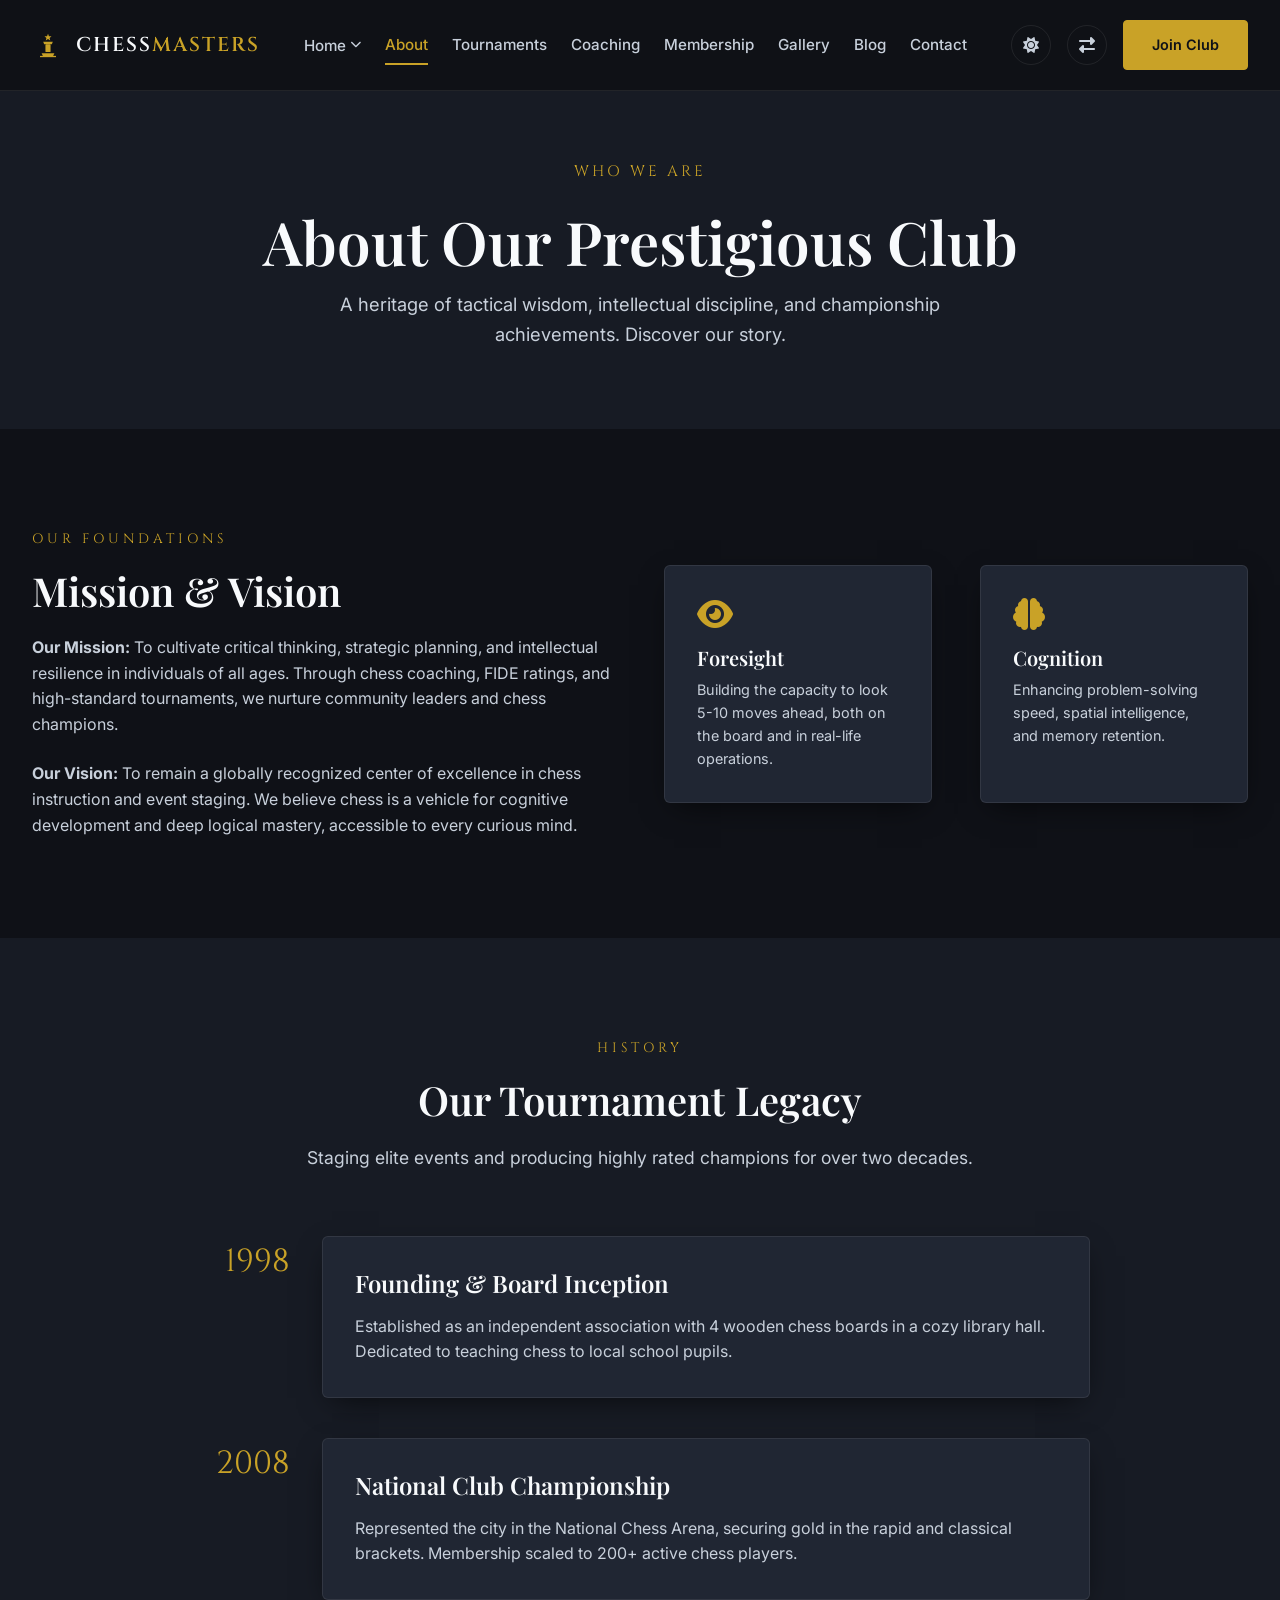
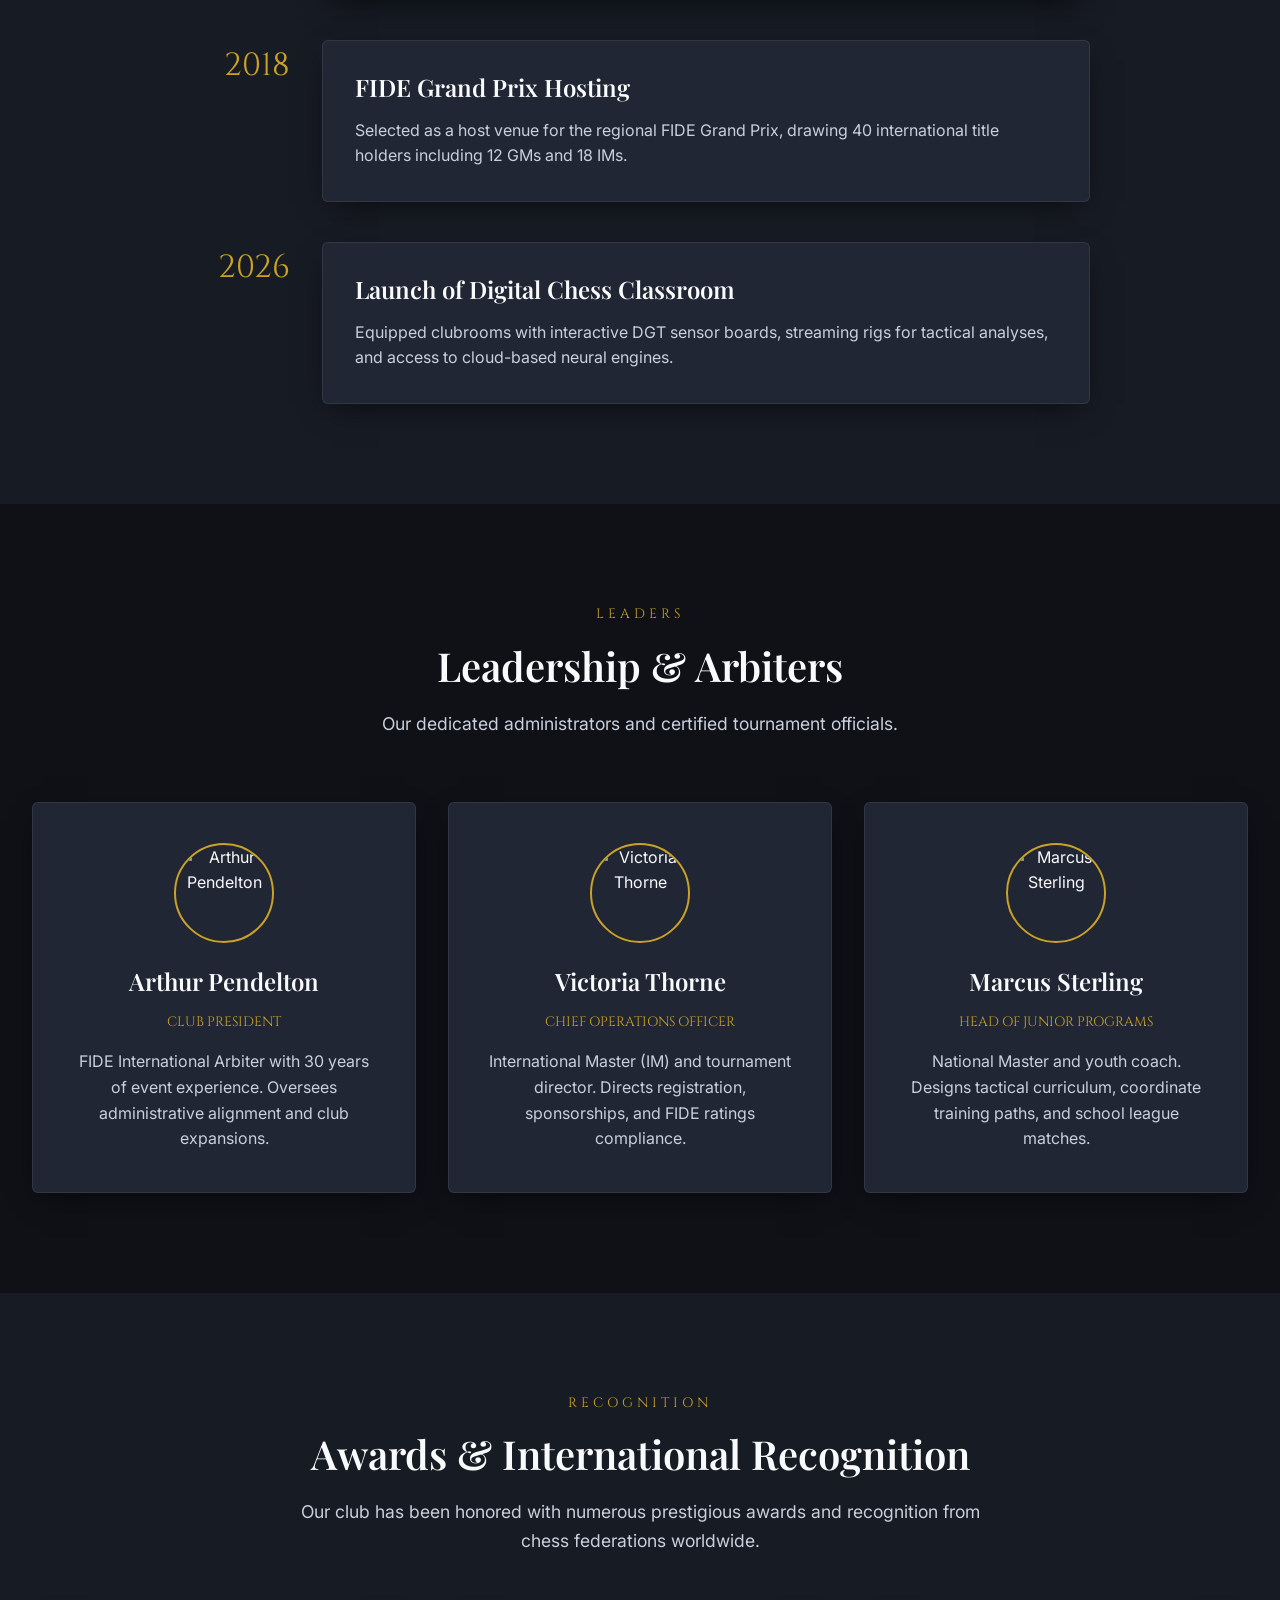
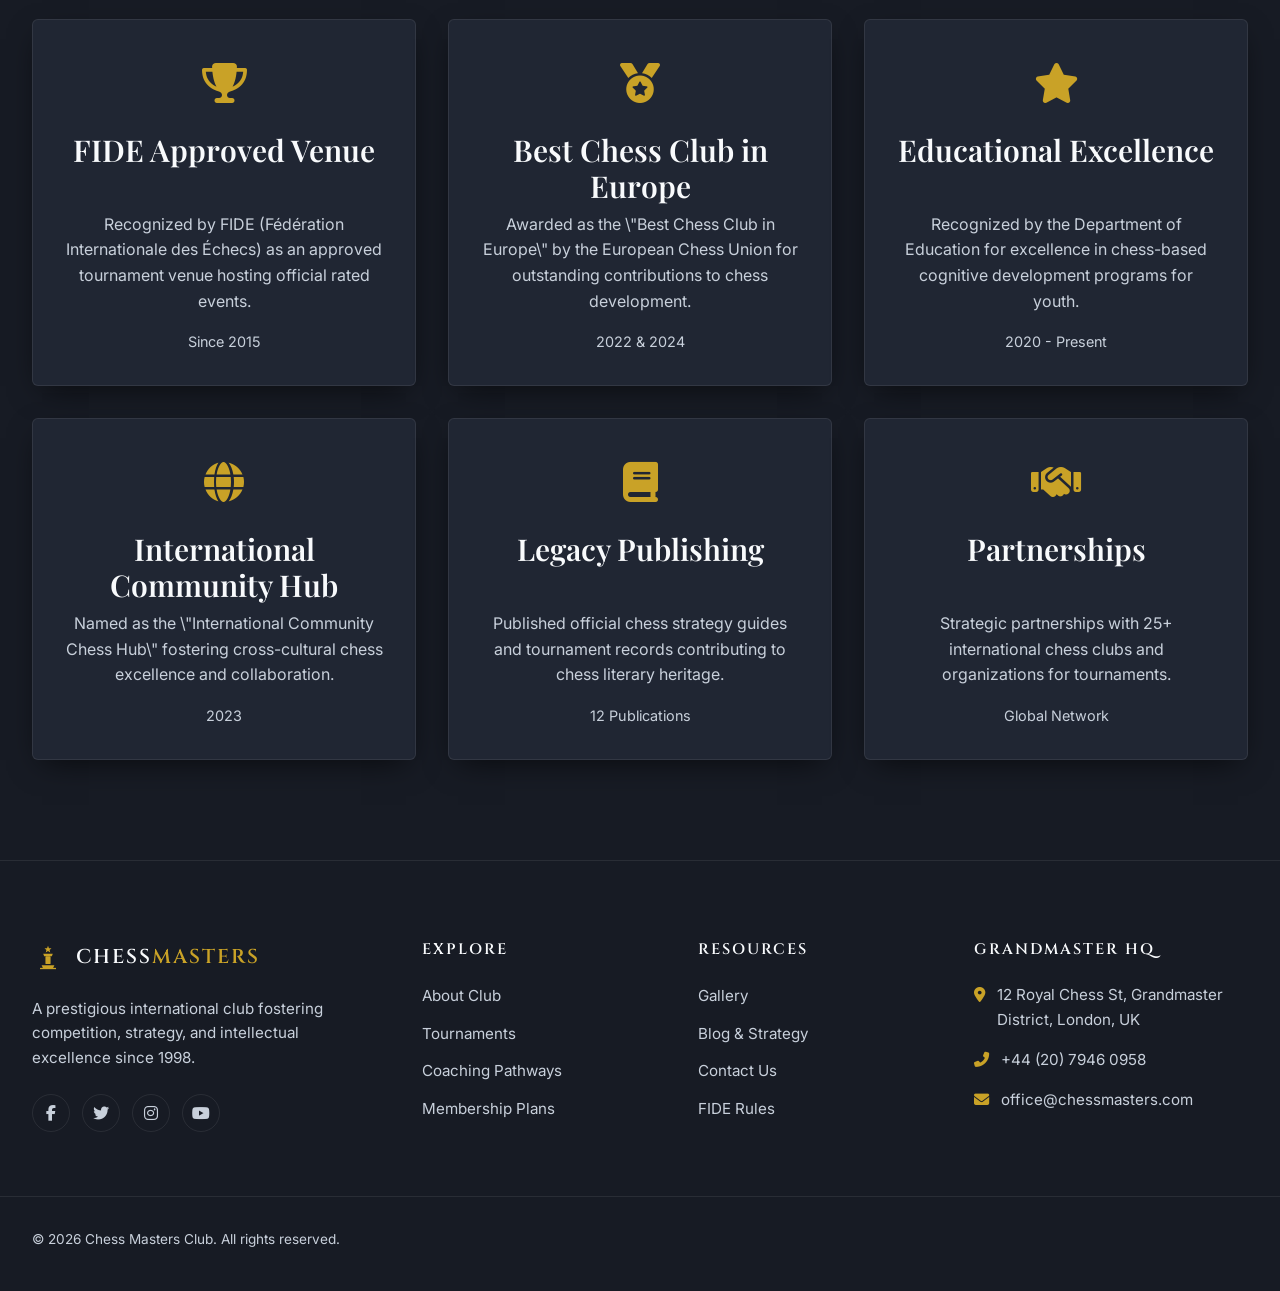
==== commit 69288298: "correctionss" ====
--- a/about.html
+++ b/about.html
@@ -5,7 +5,8 @@
     <meta charset="UTF-8">
     <meta name="viewport" content="width=device-width, initial-scale=1.0">
     <title>About Club - Chess Masters</title>
-    <meta name="description" content="Discover the history, leadership, achievements, and legacy of Chess Masters Club. Promoting chess excellence since 1998.">
+    <meta name="description"
+        content="Discover the history, leadership, achievements, and legacy of Chess Masters Club. Promoting chess excellence since 1998.">
     <!-- Favicon -->
     <link rel="icon" type="image/svg+xml" href="assets/images/favicon.svg">
     <link rel="icon" type="image/png" href="assets/images/favicon.png">
@@ -57,13 +58,15 @@
                 <a href="contact.html" class="nav-link">Contact</a>
                 <!-- Mobile Theme & RTL Toggles (only visible in mobile menu) -->
                 <div class="nav-menu-controls">
-                    <button class="control-btn theme-toggle-btn" title="Toggle Theme"><i class="fas fa-sun"></i></button>
-                    <button class="control-btn rtl-toggle-btn" title="Toggle RTL"><i class="fas fa-right-left"></i></button>
-                </div>
-            <!-- Mobile Join Club (last in menu) -->
-            <div class="nav-menu-join-btn" style="display:none;">
-                <a href="signup.html" class="btn btn-primary" style="width:100%; text-align:center;">Join Club</a>
-            </div>
+                    <button class="control-btn theme-toggle-btn" title="Toggle Theme"><i
+                            class="fas fa-sun"></i></button>
+                    <button class="control-btn rtl-toggle-btn" title="Toggle RTL"><i
+                            class="fas fa-right-left"></i></button>
+                </div>
+                <!-- Mobile Join Club (last in menu) -->
+                <div class="nav-menu-join-btn" style="display:none;">
+                    <a href="signup.html" class="btn btn-primary" style="width:100%; text-align:center;">Join Club</a>
+                </div>
             </nav>
 
             <div class="nav-actions">
@@ -80,11 +83,13 @@
     </header>
 
     <!-- Subpage Hero -->
-    <section class="hero" style="min-height: auto; padding: 160px 0 80px 0; text-align: center; background-color: var(--bg-secondary);">
+    <section class="hero"
+        style="min-height: auto; padding: 160px 0 80px 0; text-align: center; background-color: var(--bg-secondary);">
         <div class="container">
             <span class="hero-tag">Who We Are</span>
             <h1 style="margin-bottom: 1rem;">About Our Prestigious Club</h1>
-            <p style="margin: 0 auto; max-width: 600px;">A heritage of tactical wisdom, intellectual discipline, and championship achievements. Discover our story.</p>
+            <p style="margin: 0 auto; max-width: 600px;">A heritage of tactical wisdom, intellectual discipline, and
+                championship achievements. Discover our story.</p>
         </div>
     </section>
 
@@ -94,19 +99,27 @@
             <div>
                 <span class="section-tag">Our Foundations</span>
                 <h2 class="section-title">Mission & Vision</h2>
-                <p style="margin-bottom: 1.5rem;"><strong>Our Mission:</strong> To cultivate critical thinking, strategic planning, and intellectual resilience in individuals of all ages. Through chess coaching, FIDE ratings, and high-standard tournaments, we nurture community leaders and chess champions.</p>
-                <p><strong>Our Vision:</strong> To remain a globally recognized center of excellence in chess instruction and event staging. We believe chess is a vehicle for cognitive development and deep logical mastery, accessible to every curious mind.</p>
+                <p style="margin-bottom: 1.5rem;"><strong>Our Mission:</strong> To cultivate critical thinking,
+                    strategic planning, and intellectual resilience in individuals of all ages. Through chess coaching,
+                    FIDE ratings, and high-standard tournaments, we nurture community leaders and chess champions.</p>
+                <p><strong>Our Vision:</strong> To remain a globally recognized center of excellence in chess
+                    instruction and event staging. We believe chess is a vehicle for cognitive development and deep
+                    logical mastery, accessible to every curious mind.</p>
             </div>
             <div class="grid-2">
                 <div class="card" style="padding: 2rem;">
-                    <i class="fas fa-eye" style="font-size: 2rem; color: var(--accent-primary); margin-bottom: 1rem;"></i>
-                    <h3 style="font-size: 1.25rem; margin-bottom: 0.5rem;">Foresight</h3>
-                    <p style="font-size: 0.9rem;">Building the capacity to look 5-10 moves ahead, both on the board and in real-life operations.</p>
+                    <i class="fas fa-eye"
+                        style="font-size: 2rem; color: var(--accent-primary); margin-bottom: 1rem;"></i>
+                    <h3 style="font-size: 1.25rem; margin-bottom: 0.5rem; min-height: auto;">Foresight</h3>
+                    <p style="font-size: 0.9rem;">Building the capacity to look 5-10 moves ahead, both on the board and
+                        in real-life operations.</p>
                 </div>
                 <div class="card" style="padding: 2rem;">
-                    <i class="fas fa-brain" style="font-size: 2rem; color: var(--accent-primary); margin-bottom: 1rem;"></i>
-                    <h3 style="font-size: 1.25rem; margin-bottom: 0.5rem;">Cognition</h3>
-                    <p style="font-size: 0.9rem;">Enhancing problem-solving speed, spatial intelligence, and memory retention.</p>
+                    <i class="fas fa-brain"
+                        style="font-size: 2rem; color: var(--accent-primary); margin-bottom: 1rem;"></i>
+                    <h3 style="font-size: 1.25rem; margin-bottom: 0.5rem; min-height: auto;">Cognition</h3>
+                    <p style="font-size: 0.9rem;">Enhancing problem-solving speed, spatial intelligence, and memory
+                        retention.</p>
                 </div>
             </div>
         </div>
@@ -118,43 +131,57 @@
             <div class="section-header">
                 <span class="section-tag">History</span>
                 <h2 class="section-title">Our Tournament Legacy</h2>
-                <p class="section-subtitle">Staging elite events and producing highly rated champions for over two decades.</p>
-            </div>
-
-            <div style="max-width: 900px; margin: 0 auto; display: flex; flex-direction: column; gap: 2.5rem; position: relative;">
+                <p class="section-subtitle">Staging elite events and producing highly rated champions for over two
+                    decades.</p>
+            </div>
+
+            <div
+                style="max-width: 900px; margin: 0 auto; display: flex; flex-direction: column; gap: 2.5rem; position: relative;">
                 <!-- Timeline item 1 -->
                 <div style="display: flex; gap: 2rem; align-items: flex-start;">
-                    <div style="font-family: var(--font-accent); font-size: 2rem; color: var(--accent-primary); min-width: 100px; text-align: right;">1998</div>
+                    <div
+                        style="font-family: var(--font-accent); font-size: 2rem; color: var(--accent-primary); min-width: 100px; text-align: right;">
+                        1998</div>
                     <div class="card" style="flex: 1; padding: 2rem;">
                         <h3 class="card-title">Founding & Board Inception</h3>
-                        <p>Established as an independent association with 4 wooden chess boards in a cozy library hall. Dedicated to teaching chess to local school pupils.</p>
+                        <p>Established as an independent association with 4 wooden chess boards in a cozy library hall.
+                            Dedicated to teaching chess to local school pupils.</p>
                     </div>
                 </div>
 
                 <!-- Timeline item 2 -->
                 <div style="display: flex; gap: 2rem; align-items: flex-start;">
-                    <div style="font-family: var(--font-accent); font-size: 2rem; color: var(--accent-primary); min-width: 100px; text-align: right;">2008</div>
+                    <div
+                        style="font-family: var(--font-accent); font-size: 2rem; color: var(--accent-primary); min-width: 100px; text-align: right;">
+                        2008</div>
                     <div class="card" style="flex: 1; padding: 2rem;">
                         <h3 class="card-title">National Club Championship</h3>
-                        <p>Represented the city in the National Chess Arena, securing gold in the rapid and classical brackets. Membership scaled to 200+ active chess players.</p>
+                        <p>Represented the city in the National Chess Arena, securing gold in the rapid and classical
+                            brackets. Membership scaled to 200+ active chess players.</p>
                     </div>
                 </div>
 
                 <!-- Timeline item 3 -->
                 <div style="display: flex; gap: 2rem; align-items: flex-start;">
-                    <div style="font-family: var(--font-accent); font-size: 2rem; color: var(--accent-primary); min-width: 100px; text-align: right;">2018</div>
+                    <div
+                        style="font-family: var(--font-accent); font-size: 2rem; color: var(--accent-primary); min-width: 100px; text-align: right;">
+                        2018</div>
                     <div class="card" style="flex: 1; padding: 2rem;">
                         <h3 class="card-title">FIDE Grand Prix Hosting</h3>
-                        <p>Selected as a host venue for the regional FIDE Grand Prix, drawing 40 international title holders including 12 GMs and 18 IMs.</p>
+                        <p>Selected as a host venue for the regional FIDE Grand Prix, drawing 40 international title
+                            holders including 12 GMs and 18 IMs.</p>
                     </div>
                 </div>
 
                 <!-- Timeline item 4 -->
                 <div style="display: flex; gap: 2rem; align-items: flex-start;">
-                    <div style="font-family: var(--font-accent); font-size: 2rem; color: var(--accent-primary); min-width: 100px; text-align: right;">2026</div>
+                    <div
+                        style="font-family: var(--font-accent); font-size: 2rem; color: var(--accent-primary); min-width: 100px; text-align: right;">
+                        2026</div>
                     <div class="card" style="flex: 1; padding: 2rem;">
                         <h3 class="card-title">Launch of Digital Chess Classroom</h3>
-                        <p>Equipped clubrooms with interactive DGT sensor boards, streaming rigs for tactical analyses, and access to cloud-based neural engines.</p>
+                        <p>Equipped clubrooms with interactive DGT sensor boards, streaming rigs for tactical analyses,
+                            and access to cloud-based neural engines.</p>
                     </div>
                 </div>
             </div>
@@ -172,24 +199,39 @@
 
             <div class="grid-3">
                 <div class="card" style="text-align: center;">
-                    <img src="https://images.unsplash.com/photo-1472099645785-5658abf4ff4e?auto=format&fit=crop&w=300&q=80" alt="Arthur Pendelton" style="width: 100px; height: 100px; border-radius: 50%; object-fit: cover; border: 2px solid var(--accent-primary); margin-bottom: 1.5rem;">
+                    <img src="https://images.unsplash.com/photo-1472099645785-5658abf4ff4e?auto=format&fit=crop&w=300&q=80"
+                        alt="Arthur Pendelton"
+                        style="width: 100px; height: 100px; border-radius: 50%; object-fit: cover; border: 2px solid var(--accent-primary); margin-bottom: 1.5rem;">
                     <h3 class="card-title">Arthur Pendelton</h3>
-                    <p style="color: var(--accent-primary); font-family: var(--font-accent); font-size: 0.85rem; margin-bottom: 1rem;">CLUB PRESIDENT</p>
-                    <p>FIDE International Arbiter with 30 years of event experience. Oversees administrative alignment and club expansions.</p>
+                    <p
+                        style="color: var(--accent-primary); font-family: var(--font-accent); font-size: 0.85rem; margin-bottom: 1rem;">
+                        CLUB PRESIDENT</p>
+                    <p>FIDE International Arbiter with 30 years of event experience. Oversees administrative alignment
+                        and club expansions.</p>
                 </div>
 
                 <div class="card" style="text-align: center;">
-                    <img src="https://images.unsplash.com/photo-1573496359142-b8d87734a5a2?auto=format&fit=crop&w=300&q=80" alt="Victoria Thorne" style="width: 100px; height: 100px; border-radius: 50%; object-fit: cover; border: 2px solid var(--accent-primary); margin-bottom: 1.5rem;">
+                    <img src="https://images.unsplash.com/photo-1573496359142-b8d87734a5a2?auto=format&fit=crop&w=300&q=80"
+                        alt="Victoria Thorne"
+                        style="width: 100px; height: 100px; border-radius: 50%; object-fit: cover; border: 2px solid var(--accent-primary); margin-bottom: 1.5rem;">
                     <h3 class="card-title">Victoria Thorne</h3>
-                    <p style="color: var(--accent-primary); font-family: var(--font-accent); font-size: 0.85rem; margin-bottom: 1rem;">CHIEF OPERATIONS OFFICER</p>
-                    <p>International Master (IM) and tournament director. Directs registration, sponsorships, and FIDE ratings compliance.</p>
+                    <p
+                        style="color: var(--accent-primary); font-family: var(--font-accent); font-size: 0.85rem; margin-bottom: 1rem;">
+                        CHIEF OPERATIONS OFFICER</p>
+                    <p>International Master (IM) and tournament director. Directs registration, sponsorships, and FIDE
+                        ratings compliance.</p>
                 </div>
 
                 <div class="card" style="text-align: center;">
-                    <img src="https://images.unsplash.com/photo-1560250097-0b93528c311a?auto=format&fit=crop&w=300&q=80" alt="Marcus Sterling" style="width: 100px; height: 100px; border-radius: 50%; object-fit: cover; border: 2px solid var(--accent-primary); margin-bottom: 1.5rem;">
+                    <img src="https://images.unsplash.com/photo-1560250097-0b93528c311a?auto=format&fit=crop&w=300&q=80"
+                        alt="Marcus Sterling"
+                        style="width: 100px; height: 100px; border-radius: 50%; object-fit: cover; border: 2px solid var(--accent-primary); margin-bottom: 1.5rem;">
                     <h3 class="card-title">Marcus Sterling</h3>
-                    <p style="color: var(--accent-primary); font-family: var(--font-accent); font-size: 0.85rem; margin-bottom: 1rem;">HEAD OF JUNIOR PROGRAMS</p>
-                    <p>National Master and youth coach. Designs tactical curriculum, coordinate training paths, and school league matches.</p>
+                    <p
+                        style="color: var(--accent-primary); font-family: var(--font-accent); font-size: 0.85rem; margin-bottom: 1rem;">
+                        HEAD OF JUNIOR PROGRAMS</p>
+                    <p>National Master and youth coach. Designs tactical curriculum, coordinate training paths, and
+                        school league matches.</p>
                 </div>
             </div>
         </div>
@@ -201,7 +243,8 @@
             <div class="section-header">
                 <span class="section-tag">Recognition</span>
                 <h2 class="section-title">Awards & International Recognition</h2>
-                <p class="section-subtitle">Our club has been honored with numerous prestigious awards and recognition from chess federations worldwide.</p>
+                <p class="section-subtitle">Our club has been honored with numerous prestigious awards and recognition
+                    from chess federations worldwide.</p>
             </div>
 
             <div class="grid-3">
@@ -210,7 +253,8 @@
                         <i class="fas fa-trophy"></i>
                     </div>
                     <h3 style="margin-bottom: 0.5rem;">FIDE Approved Venue</h3>
-                    <p style="margin-bottom: 1rem;">Recognized by FIDE (Fédération Internationale des Échecs) as an approved tournament venue hosting official rated events.</p>
+                    <p style="margin-bottom: 1rem;">Recognized by FIDE (Fédération Internationale des Échecs) as an
+                        approved tournament venue hosting official rated events.</p>
                     <p style="color: var(--text-secondary); font-size: 0.9rem;">Since 2015</p>
                 </div>
 
@@ -219,7 +263,8 @@
                         <i class="fas fa-medal"></i>
                     </div>
                     <h3 style="margin-bottom: 0.5rem;">Best Chess Club in Europe</h3>
-                    <p style="margin-bottom: 1rem;">Awarded as the \"Best Chess Club in Europe\" by the European Chess Union for outstanding contributions to chess development.</p>
+                    <p style="margin-bottom: 1rem;">Awarded as the \"Best Chess Club in Europe\" by the European Chess
+                        Union for outstanding contributions to chess development.</p>
                     <p style="color: var(--text-secondary); font-size: 0.9rem;">2022 & 2024</p>
                 </div>
 
@@ -228,7 +273,8 @@
                         <i class="fas fa-star"></i>
                     </div>
                     <h3 style="margin-bottom: 0.5rem;">Educational Excellence</h3>
-                    <p style="margin-bottom: 1rem;">Recognized by the Department of Education for excellence in chess-based cognitive development programs for youth.</p>
+                    <p style="margin-bottom: 1rem;">Recognized by the Department of Education for excellence in
+                        chess-based cognitive development programs for youth.</p>
                     <p style="color: var(--text-secondary); font-size: 0.9rem;">2020 - Present</p>
                 </div>
 
@@ -237,7 +283,8 @@
                         <i class="fas fa-globe"></i>
                     </div>
                     <h3 style="margin-bottom: 0.5rem;">International Community Hub</h3>
-                    <p style="margin-bottom: 1rem;">Named as the \"International Community Chess Hub\" fostering cross-cultural chess excellence and collaboration.</p>
+                    <p style="margin-bottom: 1rem;">Named as the \"International Community Chess Hub\" fostering
+                        cross-cultural chess excellence and collaboration.</p>
                     <p style="color: var(--text-secondary); font-size: 0.9rem;">2023</p>
                 </div>
 
@@ -246,7 +293,8 @@
                         <i class="fas fa-book"></i>
                     </div>
                     <h3 style="margin-bottom: 0.5rem;">Legacy Publishing</h3>
-                    <p style="margin-bottom: 1rem;">Published official chess strategy guides and tournament records contributing to chess literary heritage.</p>
+                    <p style="margin-bottom: 1rem;">Published official chess strategy guides and tournament records
+                        contributing to chess literary heritage.</p>
                     <p style="color: var(--text-secondary); font-size: 0.9rem;">12 Publications</p>
                 </div>
 
@@ -255,7 +303,8 @@
                         <i class="fas fa-handshake"></i>
                     </div>
                     <h3 style="margin-bottom: 0.5rem;">Partnerships</h3>
-                    <p style="margin-bottom: 1rem;">Strategic partnerships with 25+ international chess clubs and organizations for tournaments and player exchanges.</p>
+                    <p style="margin-bottom: 1rem;">Strategic partnerships with 25+ international chess clubs and
+                        organizations for tournaments.</p>
                     <p style="color: var(--text-secondary); font-size: 0.9rem;">Global Network</p>
                 </div>
             </div>
@@ -274,9 +323,11 @@
                         <path d="M30,76 L70,76 L66,84 L34,84 Z" />
                         <rect x="25" y="84" width="50" height="4" />
                     </svg>
-                    <div class="logo-text" style="font-size: 1.25rem;">CHESS<span class="logo-accent" style="font-size: 1.25rem;">MASTERS</span></div>
+                    <div class="logo-text" style="font-size: 1.25rem;">CHESS<span class="logo-accent"
+                            style="font-size: 1.25rem;">MASTERS</span></div>
                 </a>
-                <p class="footer-desc">A prestigious international club fostering competition, strategy, and intellectual excellence since 1998.</p>
+                <p class="footer-desc">A prestigious international club fostering competition, strategy, and
+                    intellectual excellence since 1998.</p>
                 <div class="footer-socials">
                     <a href="#" class="social-btn" aria-label="Facebook"><i class="fab fa-facebook-f"></i></a>
                     <a href="#" class="social-btn" aria-label="Twitter"><i class="fab fa-twitter"></i></a>
@@ -391,4 +442,4 @@
     <script src="assets/js/main.js"></script>
 </body>
 
-</html>
+</html>
--- a/assets/css/style.css
+++ b/assets/css/style.css
@@ -1065,6 +1065,9 @@
     overflow: hidden;
     box-shadow: var(--shadow-premium);
     transition: all var(--transition-normal);
+    display: flex;
+    flex-direction: column;
+    height: 100%;
 }
 
 .blog-card:hover {
@@ -1077,6 +1080,7 @@
     position: relative;
     height: 220px;
     overflow: hidden;
+    flex-shrink: 0;
 }
 
 .blog-img {
@@ -1106,6 +1110,13 @@
 
 .blog-body {
     padding: 2rem;
+    display: flex;
+    flex-direction: column;
+    flex-grow: 1;
+}
+
+.blog-body > a:last-child {
+    margin-top: auto;
 }
 
 .blog-meta {
@@ -1598,7 +1609,8 @@
         height: calc(100vh - 90px);
         background-color: var(--bg-secondary);
         flex-direction: column;
-        align-items: flex-start;
+        align-items: center;
+        text-align: center;
         padding: 2rem 1.5rem;
         gap: 1.5rem;
         transition: left var(--transition-normal);
@@ -1657,6 +1669,7 @@
         display: flex;
         gap: 0.75rem;
         align-items: center;
+        justify-content: center;
         padding: 0.5rem 0;
         border-top: 1px solid var(--border-color);
         width: 100%;
@@ -1886,6 +1899,10 @@
     height: 100%;
 }
 
+.card > .btn {
+    margin-top: auto;
+}
+
 .card>h3,
 .card>.card-title {
     display: block;
@@ -1943,6 +1960,11 @@
         flex-direction: column;
         align-items: stretch;
     }
+
+    .hybrid-workshops-flex {
+        flex-direction: column !important;
+        gap: 1.5rem !important;
+    }
 }
 
 .nav-actions .control-btn {
@@ -1974,6 +1996,8 @@
     justify-content: space-between;
 }
 
+#coaching-pathways .card h3,
+#coaching-pathways .card .card-title,
 #legacy .card h3,
 #leadership .card h3,
 #about-intro .card h3 {
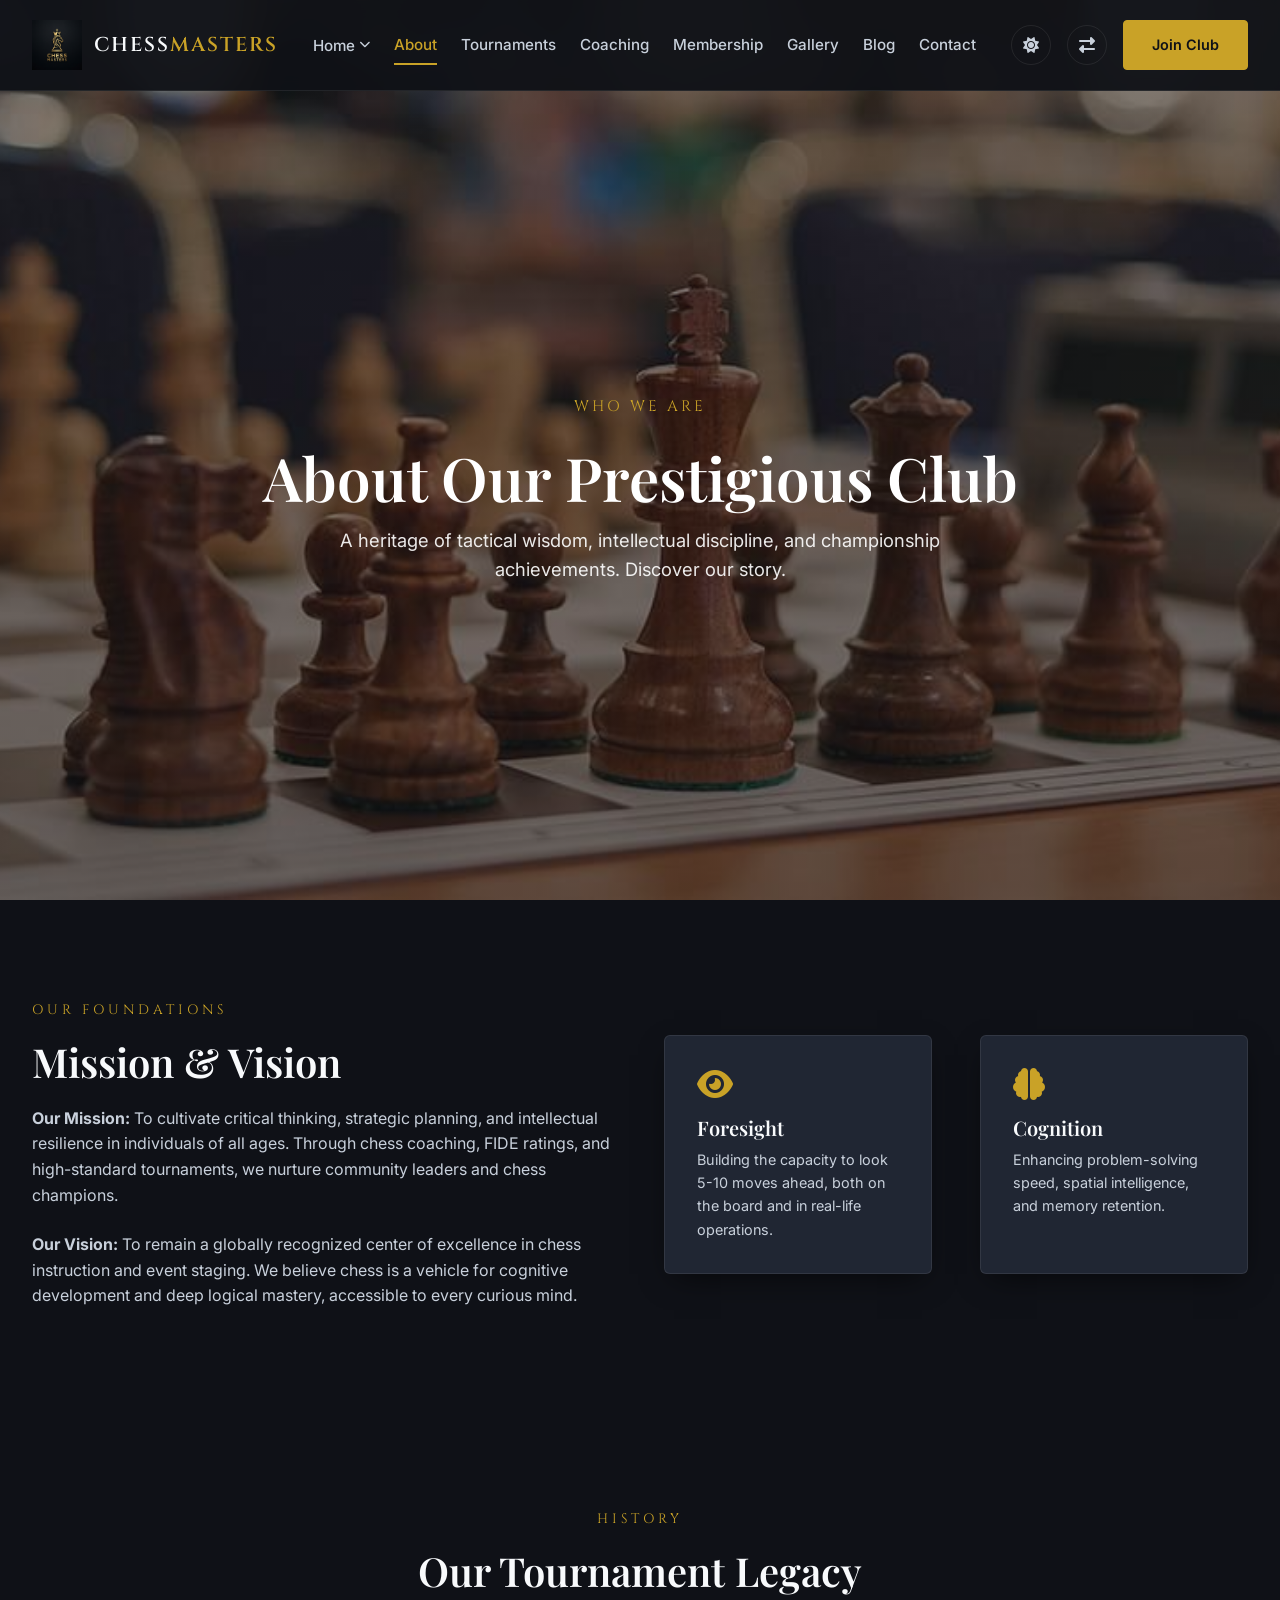
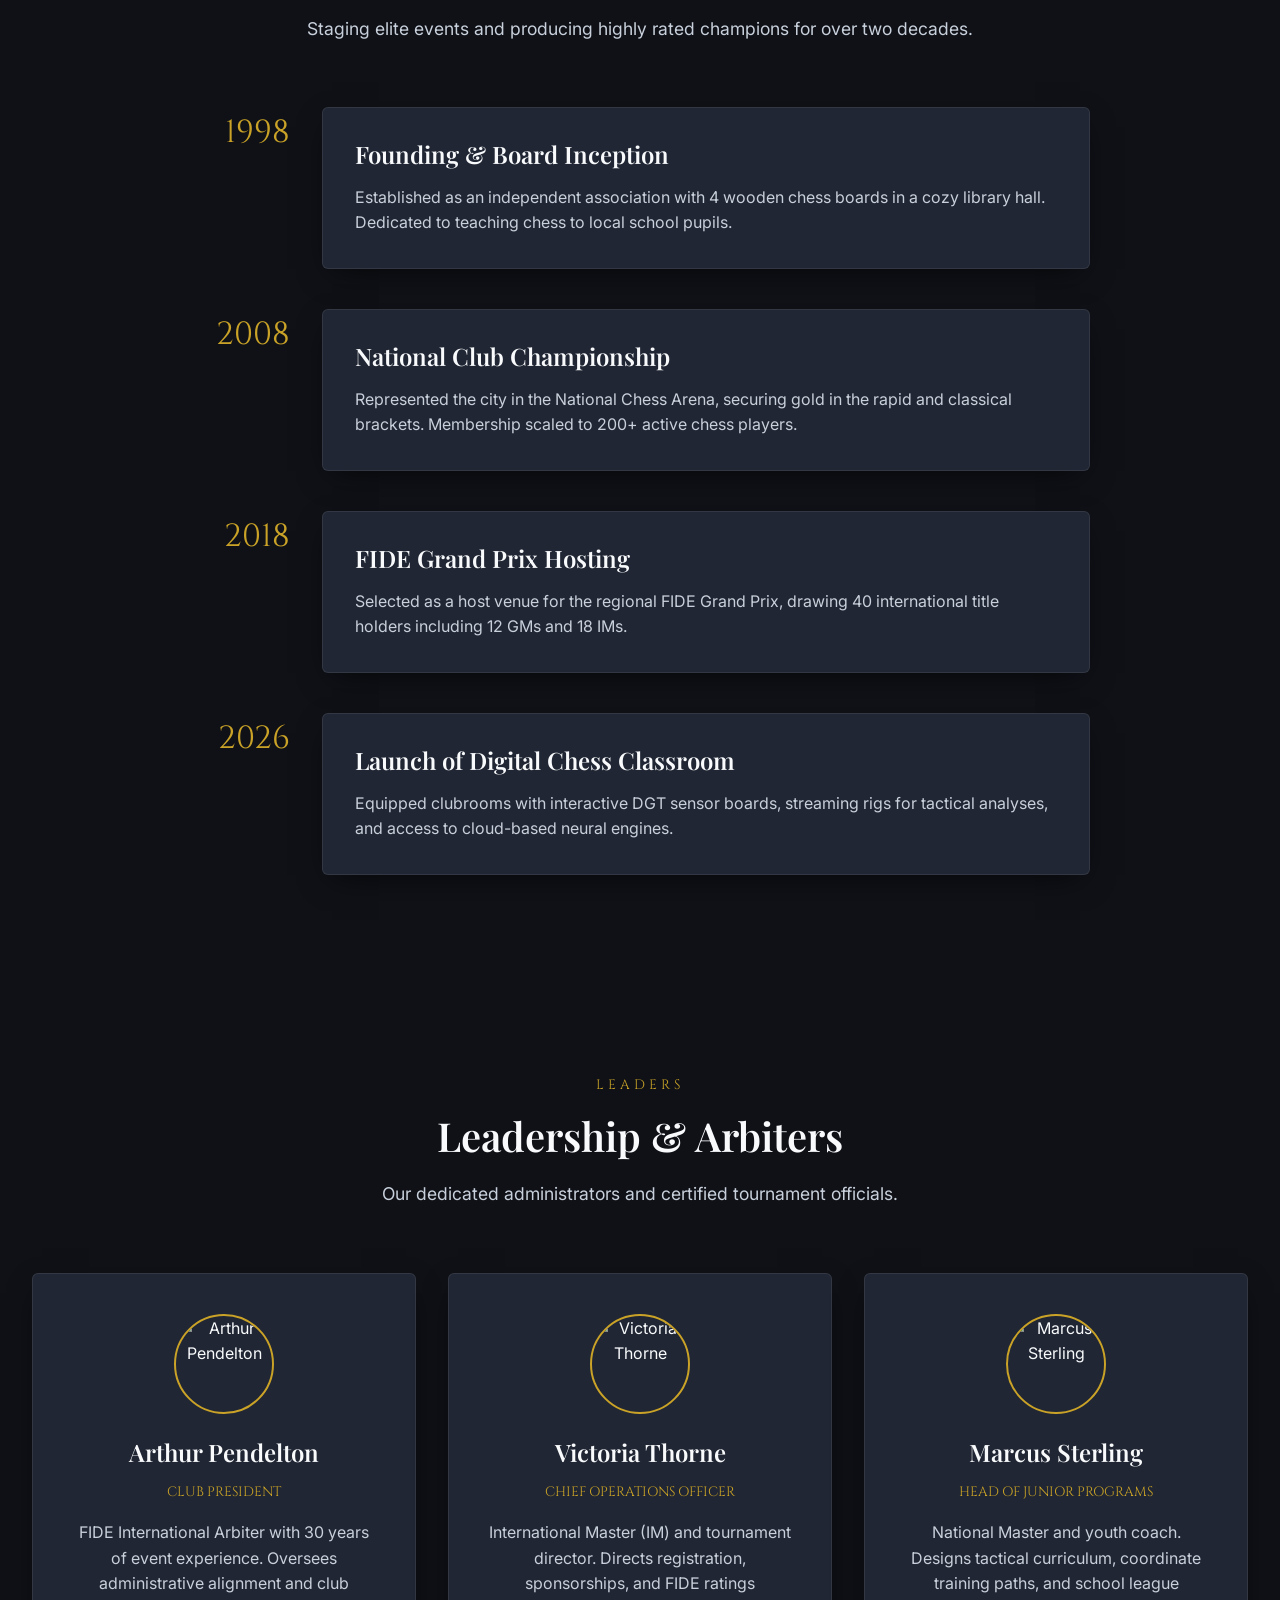
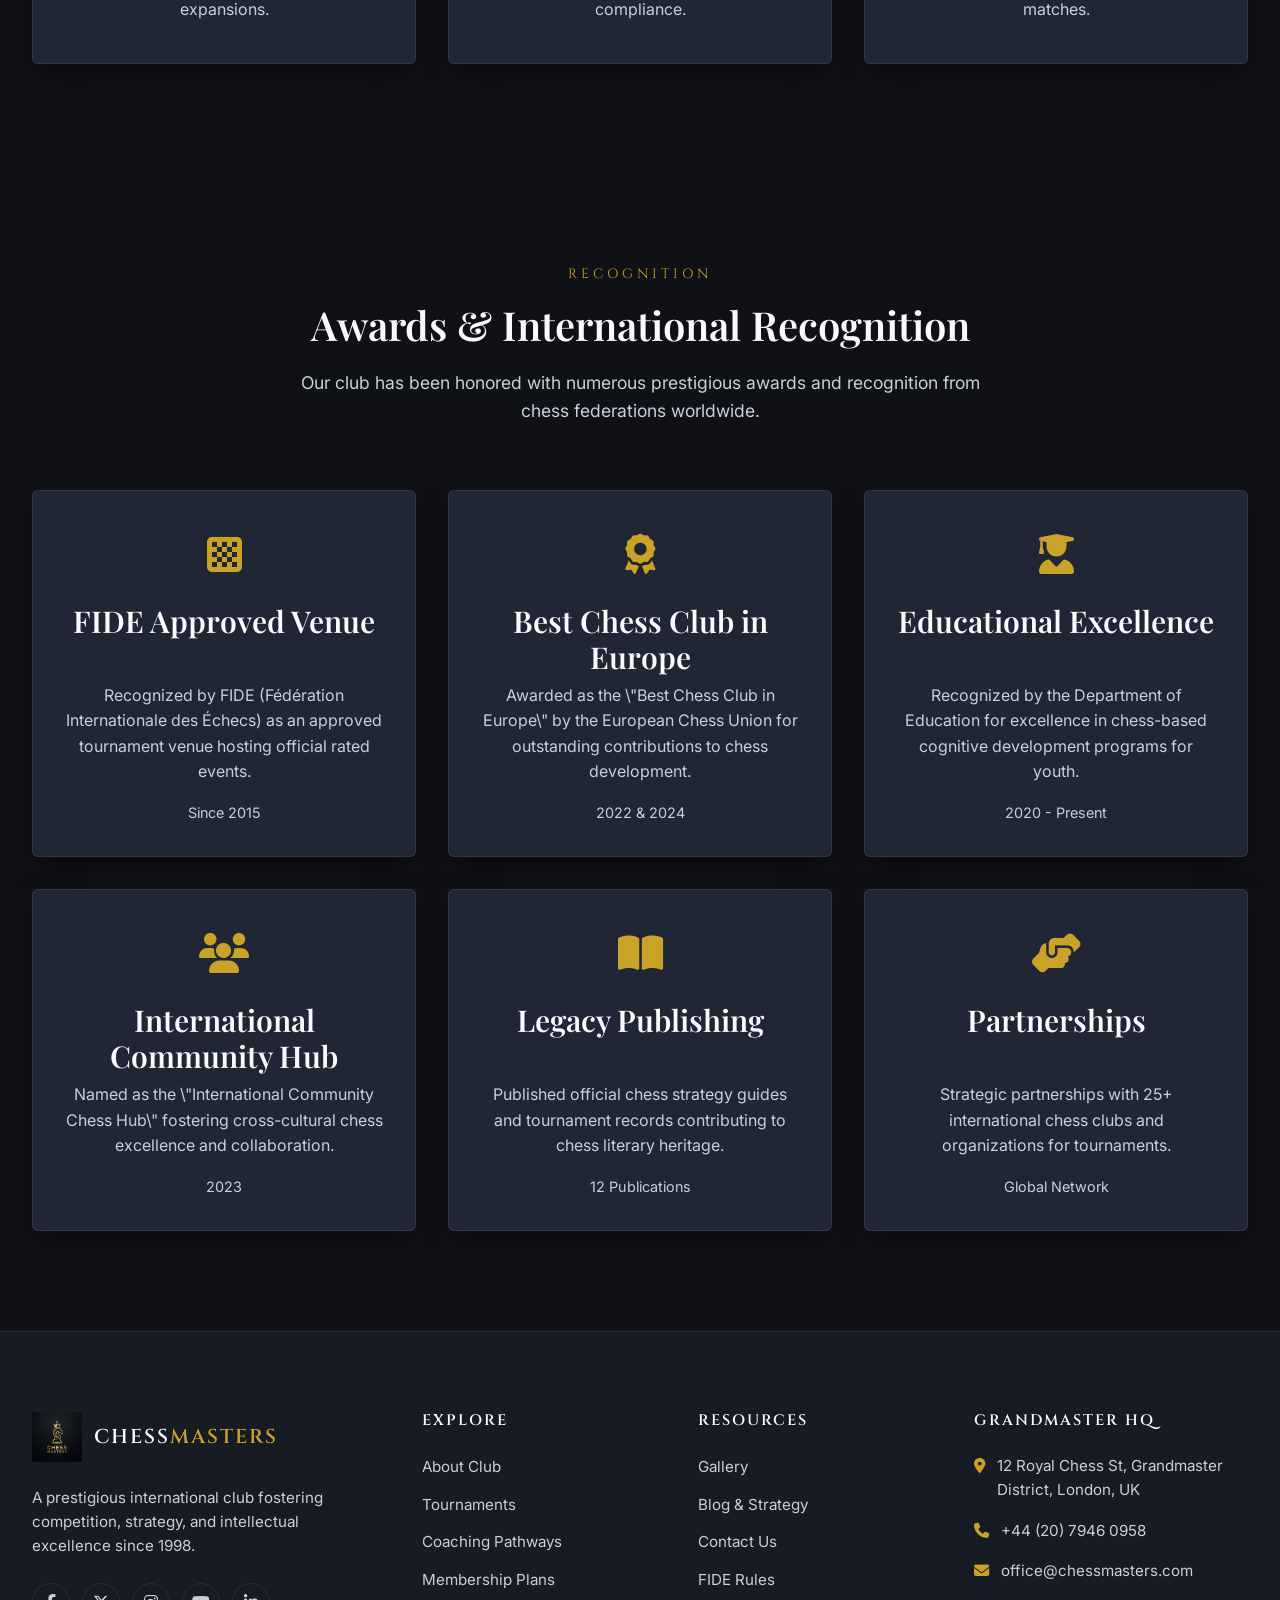
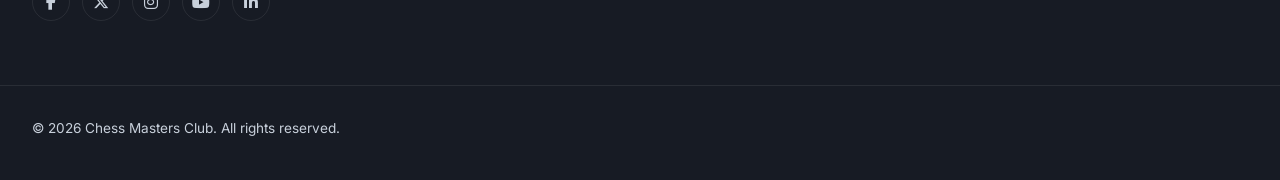
==== commit 148a4538: "client-corrections" ====
--- a/about.html
+++ b/about.html
@@ -18,7 +18,7 @@
     <meta name="twitter:card" content="summary_large_image">
     <meta name="robots" content="index, follow">
     <!-- FontAwesome for icons -->
-    <link rel="stylesheet" href="https://cdnjs.cloudflare.com/ajax/libs/font-awesome/6.4.0/css/all.min.css">
+    <link rel="stylesheet" href="https://cdnjs.cloudflare.com/ajax/libs/font-awesome/6.4.2/css/all.min.css">
     <!-- Custom Stylesheet -->
     <link rel="stylesheet" href="assets/css/style.css">
 </head>
@@ -29,13 +29,7 @@
     <header id="main-header">
         <div class="header-container container">
             <a href="index.html" class="logo">
-                <svg viewBox="0 0 100 100" xmlns="http://www.w3.org/2000/svg">
-                    <path d="M50,15 L53,23 L61,23 L55,28 L57,36 L50,31 L43,36 L45,28 L39,23 L47,23 Z" />
-                    <path d="M35,40 L65,40 L62,48 L38,48 Z" />
-                    <rect x="42" y="48" width="16" height="24" rx="2" />
-                    <path d="M30,76 L70,76 L66,84 L34,84 Z" />
-                    <rect x="25" y="84" width="50" height="4" />
-                </svg>
+                <img src="assets/images/logo.png" alt="Chess Masters Logo" style="width: 50px; height: auto;">
                 <div class="logo-text">CHESS<span class="logo-accent">MASTERS</span></div>
             </a>
 
@@ -84,7 +78,7 @@
 
     <!-- Subpage Hero -->
     <section class="hero"
-        style="min-height: auto; padding: 160px 0 80px 0; text-align: center; background-color: var(--bg-secondary);">
+        style="height: 450px; display: flex; flex-direction: column; justify-content: center; padding: 80px 0 0 0; text-align: center; background: linear-gradient(rgba(15, 17, 23, 0.5), rgba(15, 17, 23, 0.6)), url('assets/images/abt-bnr.jpg') center/cover;">
         <div class="container">
             <span class="hero-tag">Who We Are</span>
             <h1 style="margin-bottom: 1rem;">About Our Prestigious Club</h1>
@@ -126,7 +120,7 @@
     </section>
 
     <!-- Achievements & Legacy Timeline -->
-    <section id="achievements-timeline" style="background-color: var(--bg-secondary);">
+    <section id="achievements-timeline">
         <div class="container">
             <div class="section-header">
                 <span class="section-tag">History</span>
@@ -238,7 +232,7 @@
     </section>
 
     <!-- Awards & Recognition Section -->
-    <section id="awards-recognition" style="background-color: var(--bg-secondary);">
+    <section id="awards-recognition">
         <div class="container">
             <div class="section-header">
                 <span class="section-tag">Recognition</span>
@@ -250,7 +244,7 @@
             <div class="grid-3">
                 <div class="card" style="padding: 2rem; text-align: center;">
                     <div style="font-size: 2.5rem; color: var(--accent-primary); margin-bottom: 1rem;">
-                        <i class="fas fa-trophy"></i>
+                        <i class="fas fa-chess-board"></i>
                     </div>
                     <h3 style="margin-bottom: 0.5rem;">FIDE Approved Venue</h3>
                     <p style="margin-bottom: 1rem;">Recognized by FIDE (Fédération Internationale des Échecs) as an
@@ -260,7 +254,7 @@
 
                 <div class="card" style="padding: 2rem; text-align: center;">
                     <div style="font-size: 2.5rem; color: var(--accent-primary); margin-bottom: 1rem;">
-                        <i class="fas fa-medal"></i>
+                        <i class="fas fa-award"></i>
                     </div>
                     <h3 style="margin-bottom: 0.5rem;">Best Chess Club in Europe</h3>
                     <p style="margin-bottom: 1rem;">Awarded as the \"Best Chess Club in Europe\" by the European Chess
@@ -270,7 +264,7 @@
 
                 <div class="card" style="padding: 2rem; text-align: center;">
                     <div style="font-size: 2.5rem; color: var(--accent-primary); margin-bottom: 1rem;">
-                        <i class="fas fa-star"></i>
+                        <i class="fas fa-user-graduate"></i>
                     </div>
                     <h3 style="margin-bottom: 0.5rem;">Educational Excellence</h3>
                     <p style="margin-bottom: 1rem;">Recognized by the Department of Education for excellence in
@@ -280,7 +274,7 @@
 
                 <div class="card" style="padding: 2rem; text-align: center;">
                     <div style="font-size: 2.5rem; color: var(--accent-primary); margin-bottom: 1rem;">
-                        <i class="fas fa-globe"></i>
+                        <i class="fas fa-users"></i>
                     </div>
                     <h3 style="margin-bottom: 0.5rem;">International Community Hub</h3>
                     <p style="margin-bottom: 1rem;">Named as the \"International Community Chess Hub\" fostering
@@ -290,7 +284,7 @@
 
                 <div class="card" style="padding: 2rem; text-align: center;">
                     <div style="font-size: 2.5rem; color: var(--accent-primary); margin-bottom: 1rem;">
-                        <i class="fas fa-book"></i>
+                        <i class="fas fa-book-open"></i>
                     </div>
                     <h3 style="margin-bottom: 0.5rem;">Legacy Publishing</h3>
                     <p style="margin-bottom: 1rem;">Published official chess strategy guides and tournament records
@@ -300,7 +294,7 @@
 
                 <div class="card" style="padding: 2rem; text-align: center;">
                     <div style="font-size: 2.5rem; color: var(--accent-primary); margin-bottom: 1rem;">
-                        <i class="fas fa-handshake"></i>
+                        <i class="fas fa-handshake-angle"></i>
                     </div>
                     <h3 style="margin-bottom: 0.5rem;">Partnerships</h3>
                     <p style="margin-bottom: 1rem;">Strategic partnerships with 25+ international chess clubs and
@@ -316,13 +310,7 @@
         <div class="container footer-grid">
             <div>
                 <a href="index.html" class="logo" style="margin-bottom: 1.5rem;">
-                    <svg viewBox="0 0 100 100" xmlns="http://www.w3.org/2000/svg">
-                        <path d="M50,15 L53,23 L61,23 L55,28 L57,36 L50,31 L43,36 L45,28 L39,23 L47,23 Z" />
-                        <path d="M35,40 L65,40 L62,48 L38,48 Z" />
-                        <rect x="42" y="48" width="16" height="24" rx="2" />
-                        <path d="M30,76 L70,76 L66,84 L34,84 Z" />
-                        <rect x="25" y="84" width="50" height="4" />
-                    </svg>
+                    <img src="assets/images/logo.png" alt="Chess Masters Logo" style="width: 50px; height: auto;">
                     <div class="logo-text" style="font-size: 1.25rem;">CHESS<span class="logo-accent"
                             style="font-size: 1.25rem;">MASTERS</span></div>
                 </a>
@@ -330,9 +318,10 @@
                     intellectual excellence since 1998.</p>
                 <div class="footer-socials">
                     <a href="#" class="social-btn" aria-label="Facebook"><i class="fab fa-facebook-f"></i></a>
-                    <a href="#" class="social-btn" aria-label="Twitter"><i class="fab fa-twitter"></i></a>
+                    <a href="#" class="social-btn" aria-label="Twitter"><i class="fa-brands fa-x-twitter"></i></a>
                     <a href="#" class="social-btn" aria-label="Instagram"><i class="fab fa-instagram"></i></a>
                     <a href="#" class="social-btn" aria-label="YouTube"><i class="fab fa-youtube"></i></a>
+                    <a href="#" class="social-btn" aria-label="LinkedIn"><i class="fab fa-linkedin-in"></i></a>
                 </div>
             </div>
 
@@ -364,7 +353,7 @@
                         <span>12 Royal Chess St, Grandmaster District, London, UK</span>
                     </div>
                     <div class="footer-contact-item">
-                        <i class="fas fa-phone-alt"></i>
+                        <i class="fas fa-phone"></i>
                         <span>+44 (20) 7946 0958</span>
                     </div>
                     <div class="footer-contact-item">
--- a/assets/css/style.css
+++ b/assets/css/style.css
@@ -62,7 +62,7 @@
 
 body {
     background-color: var(--bg-primary);
-    color: var(--text-primary);
+    color: #F8FAFC;
     font-family: var(--font-body);
     line-height: 1.6;
     overflow-x: hidden;
@@ -380,6 +380,7 @@
 .btn-premium:hover {
     transform: translateY(-2px);
     box-shadow: 0 6px 20px rgba(212, 175, 55, 0.4);
+    color: #FFF;
 }
 
 /* Hero Section */
@@ -994,7 +995,7 @@
 .gallery-item-title {
     font-family: var(--font-heading);
     font-size: 1.25rem;
-    color: var(--text-primary);
+    color: #F8FAFC;
     margin-bottom: 0.5rem;
 }
 
@@ -1858,12 +1859,12 @@
     gap: 0.75rem;
 }
 
-html[dir="rtl"] .comparison-table th,
+html[dir="rtl"] html[dir="rtl"] .comparison-table th,
 html[dir="rtl"] .comparison-table td {
     text-align: right;
 }
 
-html[dir="rtl"] .comparison-table th:last-child,
+html[dir="rtl"] html[dir="rtl"] .comparison-table th:last-child,
 html[dir="rtl"] .comparison-table td:last-child {
     text-align: left;
 }
@@ -2091,3 +2092,11 @@
     html[dir="rtl"] .nav-dropdown-item::after { left: auto; right: 0; }
     .nav-dropdown-item:hover::after, .nav-dropdown-item.active::after { width: 100%; }
 }
+
+/* Hero Content Colors */
+.hero h1, .hero-content h1 {
+    color: #ffffff !important;
+}
+.hero p, .hero-content p {
+    color: rgba(255, 255, 255, 0.9) !important;
+}
